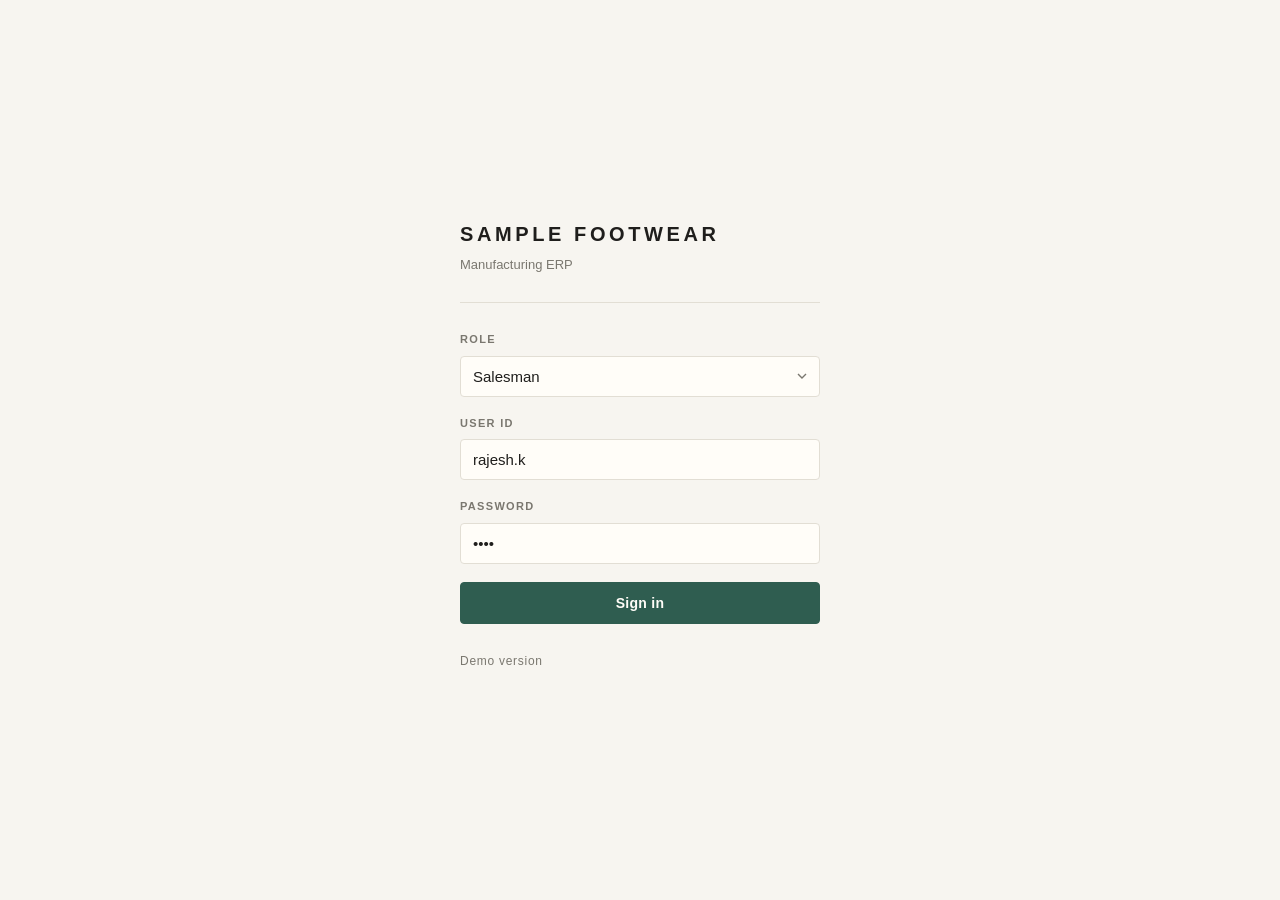
==== index.html @ c1580c46 "new change" ====
<!DOCTYPE html>
<html lang="en">
<head>
<meta charset="UTF-8">
<meta name="viewport" content="width=device-width, initial-scale=1">
<title>Sample Footwear — Sign in</title>
<link rel="icon" href="data:image/svg+xml,%3Csvg%20xmlns%3D%22http%3A%2F%2Fwww.w3.org%2F2000%2Fsvg%22%20viewBox%3D%220%200%2032%2032%22%3E%3Crect%20width%3D%2232%22%20height%3D%2232%22%20rx%3D%226%22%20fill%3D%22%232F5D50%22%2F%3E%3Ctext%20x%3D%2216%22%20y%3D%2222%22%20font-family%3D%22Helvetica%2CArial%2Csans-serif%22%20font-size%3D%2214%22%20font-weight%3D%22bold%22%20fill%3D%22%23FFFDF8%22%20text-anchor%3D%22middle%22%3ESF%3C%2Ftext%3E%3C%2Fsvg%3E">
<link rel="stylesheet" href="css/style.css">
</head>
<body>

<div class="login-wrap">
  <div class="login-card">

    <h1 class="brand">Sample Footwear</h1>
    <p class="brand-sub">Manufacturing ERP</p>

    <hr class="login-rule">

    <form id="loginForm" novalidate>
      <div class="field">
        <label class="label" for="role">Role</label>
        <select id="role">
          <option>Super Admin</option>
          <option>Office</option>
          <option selected>Salesman</option>
          <option>Production</option>
          <option>Godown</option>
          <option>HR</option>
          <option>Accounts</option>
        </select>
      </div>

      <div class="field">
        <label class="label" for="userid">User ID</label>
        <input type="text" id="userid" autocomplete="off" value="rajesh.k">
      </div>

      <div class="field">
        <label class="label" for="password">Password</label>
        <input type="password" id="password" autocomplete="off" value="demo">
      </div>

      <button type="submit" class="btn btn-block">Sign in</button>
    </form>

    <p class="login-foot">Demo version</p>

  </div>
</div>

<script>
  document.getElementById('loginForm').addEventListener('submit', function (e) {
    e.preventDefault();
    window.location.href = 'order.html';
  });
</script>

</body>
</html>
---- css/style.css ----
/* ============================================================
   SAMPLE FOOTWEAR ERP — stylesheet
   Minimal, warm, off-white. Hairline rules, no shadows.
   ============================================================ */

:root {
  --bg: #F7F5F0;
  --surface: #FFFDF8;
  --text: #1F1E1C;
  --muted: #7A776F;
  --border: #E2DED4;
  --accent: #2F5D50;
  --accent-soft: #EDF1EF;
  --warning: #B4552D;
  --warning-soft: #F7EDE7;

  --radius: 4px;
  --font: "Inter", -apple-system, BlinkMacSystemFont, "Segoe UI", Roboto,
    "Helvetica Neue", Arial, sans-serif;
}

* {
  box-sizing: border-box;
}

/* keep the hidden attribute authoritative over any display: rule below */
[hidden] {
  display: none !important;
}

html {
  -webkit-text-size-adjust: 100%;
}

body {
  margin: 0;
  background: var(--bg);
  color: var(--text);
  font-family: var(--font);
  font-size: 15px;
  line-height: 1.5;
  -webkit-font-smoothing: antialiased;
}

/* ---------- shared type ---------- */

.label {
  display: block;
  font-size: 11px;
  font-weight: 600;
  letter-spacing: 0.12em;
  text-transform: uppercase;
  color: var(--muted);
  margin-bottom: 8px;
}

.num {
  font-variant-numeric: tabular-nums;
  font-feature-settings: "tnum" 1;
}

.warn {
  color: var(--warning);
}

.accent {
  color: var(--accent);
}

.muted {
  color: var(--muted);
}

/* ---------- form controls ---------- */

input[type="text"],
input[type="password"],
input[type="number"],
select {
  width: 100%;
  padding: 11px 12px;
  font-family: inherit;
  font-size: 15px;
  color: var(--text);
  background: var(--surface);
  border: 1px solid var(--border);
  border-radius: var(--radius);
  outline: none;
  appearance: none;
  -webkit-appearance: none;
}

input:focus,
select:focus {
  border-color: var(--accent);
}

select {
  background-image: url("data:image/svg+xml,%3Csvg xmlns='http://www.w3.org/2000/svg' width='10' height='6' viewBox='0 0 10 6'%3E%3Cpath d='M1 1l4 4 4-4' fill='none' stroke='%237A776F' stroke-width='1.4'/%3E%3C/svg%3E");
  background-repeat: no-repeat;
  background-position: right 12px center;
  padding-right: 32px;
}

button {
  font-family: inherit;
  font-size: 14px;
  cursor: pointer;
  border-radius: var(--radius);
}

.btn {
  display: inline-block;
  padding: 12px 22px;
  font-weight: 600;
  letter-spacing: 0.02em;
  background: var(--accent);
  color: #FFFDF8;
  border: 1px solid var(--accent);
}

.btn:hover {
  background: #274E43;
}

.btn:disabled {
  background: transparent;
  color: var(--muted);
  border-color: var(--border);
  cursor: not-allowed;
}

.btn-ghost {
  background: transparent;
  color: var(--text);
  border: 1px solid var(--border);
  padding: 12px 22px;
  font-weight: 600;
}

.btn-ghost:hover {
  border-color: var(--accent);
  color: var(--accent);
}

.btn-block {
  width: 100%;
}

/* ============================================================
   LOGIN
   ============================================================ */

.login-wrap {
  min-height: 100vh;
  min-height: 100dvh;
  display: flex;
  align-items: center;
  justify-content: center;
  padding: 32px 20px;
}

.login-card {
  width: 100%;
  max-width: 360px;
}

.brand {
  font-size: 20px;
  font-weight: 700;
  letter-spacing: 0.18em;
  text-transform: uppercase;
  margin: 0;
}

.brand-sub {
  font-size: 13px;
  color: var(--muted);
  margin: 6px 0 0;
}

.login-rule {
  height: 1px;
  background: var(--border);
  border: 0;
  margin: 28px 0;
}

.field {
  margin-bottom: 18px;
}

.login-foot {
  margin-top: 28px;
  font-size: 12px;
  color: var(--muted);
  letter-spacing: 0.06em;
}

/* ============================================================
   APP SHELL
   ============================================================ */

.topbar {
  border-bottom: 1px solid var(--border);
  background: var(--surface);
}

.topbar-inner {
  max-width: 1060px;
  margin: 0 auto;
  padding: 16px 24px;
  display: flex;
  align-items: baseline;
  justify-content: space-between;
  gap: 16px;
}

.topbar-user {
  font-size: 15px;
  font-weight: 600;
}

.topbar-user span {
  color: var(--muted);
  font-weight: 400;
}

.topbar-date {
  font-size: 13px;
  color: var(--muted);
}

.tabs {
  max-width: 1060px;
  margin: 0 auto;
  padding: 0 24px;
  display: flex;
  gap: 28px;
  overflow-x: auto;
  scrollbar-width: none;
}

.tabs::-webkit-scrollbar {
  display: none;
}

.tabs-wrap {
  border-bottom: 1px solid var(--border);
  background: var(--surface);
}

.tab {
  background: none;
  border: 0;
  border-bottom: 2px solid transparent;
  padding: 12px 0 10px;
  margin-bottom: -1px;
  font-size: 13px;
  font-weight: 600;
  letter-spacing: 0.06em;
  text-transform: uppercase;
  color: var(--muted);
  white-space: nowrap;
  border-radius: 0;
}

.tab:hover {
  color: var(--text);
}

.tab.is-active {
  color: var(--accent);
  border-bottom-color: var(--accent);
}

main {
  max-width: 1060px;
  margin: 0 auto;
  padding: 32px 24px 80px;
}

.panel[hidden] {
  display: none;
}

/* ---------- sections ---------- */

.section {
  padding: 28px 0;
  border-top: 1px solid var(--border);
}

.section:first-child {
  border-top: 0;
  padding-top: 0;
}

.section-head {
  display: flex;
  align-items: baseline;
  justify-content: space-between;
  gap: 12px;
  margin-bottom: 18px;
}

.section-title {
  font-size: 11px;
  font-weight: 600;
  letter-spacing: 0.12em;
  text-transform: uppercase;
  color: var(--muted);
  margin: 0;
}

.step {
  display: inline-block;
  min-width: 18px;
  margin-right: 8px;
  color: var(--border);
  font-weight: 700;
}

/* ---------- customer figures ---------- */

.figures {
  display: grid;
  grid-template-columns: repeat(3, 1fr);
  gap: 1px;
  background: var(--border);
  border: 1px solid var(--border);
  border-radius: var(--radius);
  margin-top: 18px;
  overflow: hidden;
}

.figure {
  background: var(--surface);
  padding: 16px 18px;
}

.figure .label {
  margin-bottom: 6px;
}

.figure-value {
  font-size: 24px;
  font-weight: 700;
  letter-spacing: -0.01em;
  line-height: 1.2;
}

.figure-note {
  font-size: 12px;
  color: var(--muted);
  margin-top: 2px;
}

/* ---------- two-column grid ---------- */

.grid-2 {
  display: grid;
  grid-template-columns: 1fr 1fr;
  gap: 20px;
}

/* ---------- ratio builder ---------- */

.presets {
  display: flex;
  flex-wrap: wrap;
  gap: 8px;
  margin-bottom: 22px;
}

.preset {
  background: var(--surface);
  border: 1px solid var(--border);
  padding: 8px 14px;
  text-align: left;
  line-height: 1.35;
  color: var(--text);
}

.preset:hover {
  border-color: var(--accent);
}

.preset.is-active {
  border-color: var(--accent);
  background: var(--accent-soft);
}

.preset strong {
  display: block;
  font-size: 13px;
  font-weight: 600;
}

.preset em {
  display: block;
  font-style: normal;
  font-size: 12px;
  color: var(--muted);
  font-variant-numeric: tabular-nums;
}

.preset.is-active em {
  color: var(--accent);
}

.ratio {
  display: grid;
  grid-template-columns: repeat(5, 1fr);
  gap: 1px;
  background: var(--border);
  border: 1px solid var(--border);
  border-radius: var(--radius);
  overflow: hidden;
}

.ratio-col {
  background: var(--surface);
  padding: 16px 12px;
  text-align: center;
}

.ratio-size {
  font-size: 12px;
  font-weight: 600;
  letter-spacing: 0.08em;
  color: var(--muted);
  margin-bottom: 12px;
  font-variant-numeric: tabular-nums;
}

.stepper {
  display: flex;
  align-items: center;
  justify-content: center;
  gap: 6px;
}

.step-btn {
  width: 30px;
  height: 30px;
  flex: 0 0 30px;
  background: transparent;
  border: 1px solid var(--border);
  color: var(--text);
  font-size: 16px;
  line-height: 1;
  padding: 0;
}

.step-btn:hover {
  border-color: var(--accent);
  color: var(--accent);
}

.ratio-input {
  width: 52px;
  padding: 6px 4px;
  text-align: center;
  font-size: 20px;
  font-weight: 700;
  border: 0;
  background: transparent;
  font-variant-numeric: tabular-nums;
}

.ratio-input::-webkit-outer-spin-button,
.ratio-input::-webkit-inner-spin-button {
  -webkit-appearance: none;
  margin: 0;
}

.ratio-input[type="number"] {
  -moz-appearance: textfield;
}

.ratio-stock {
  font-size: 11px;
  letter-spacing: 0.04em;
  color: var(--muted);
  margin-top: 12px;
}

.counter {
  margin-top: 20px;
  font-size: 22px;
  font-weight: 700;
  letter-spacing: -0.01em;
  font-variant-numeric: tabular-nums;
}

.counter small {
  display: block;
  font-size: 12px;
  font-weight: 500;
  letter-spacing: 0.06em;
  text-transform: uppercase;
  color: var(--muted);
  margin-top: 4px;
}

/* ---------- calculation panel ---------- */

.calc {
  border: 1px solid var(--border);
  border-radius: var(--radius);
  background: var(--surface);
  padding: 22px;
}

.calc-total {
  display: flex;
  align-items: baseline;
  gap: 12px;
  flex-wrap: wrap;
  padding-bottom: 20px;
  margin-bottom: 20px;
  border-bottom: 1px solid var(--border);
}

.calc-total-value {
  font-size: 38px;
  font-weight: 700;
  letter-spacing: -0.02em;
  line-height: 1;
  color: var(--accent);
  font-variant-numeric: tabular-nums;
}

.calc-total-label {
  font-size: 12px;
  font-weight: 600;
  letter-spacing: 0.12em;
  text-transform: uppercase;
  color: var(--muted);
}

.calc-total-formula {
  font-size: 13px;
  color: var(--muted);
  margin-left: auto;
  font-variant-numeric: tabular-nums;
}

/* ---------- tables ---------- */

.table-scroll {
  overflow-x: auto;
  -webkit-overflow-scrolling: touch;
}

table {
  width: 100%;
  border-collapse: collapse;
  font-variant-numeric: tabular-nums;
}

th {
  font-size: 11px;
  font-weight: 600;
  letter-spacing: 0.1em;
  text-transform: uppercase;
  color: var(--muted);
  text-align: right;
  padding: 0 12px 10px 0;
  border-bottom: 1px solid var(--border);
  white-space: nowrap;
}

th:first-child,
td:first-child {
  text-align: left;
  padding-left: 0;
}

th:last-child,
td:last-child {
  padding-right: 0;
}

td {
  text-align: right;
  padding: 12px 12px 12px 0;
  border-bottom: 1px solid var(--border);
  white-space: nowrap;
}

tbody tr:last-child td {
  border-bottom: 0;
}

.t-row-label {
  font-size: 11px;
  font-weight: 600;
  letter-spacing: 0.1em;
  text-transform: uppercase;
  color: var(--muted);
}

.t-strong {
  font-size: 17px;
  font-weight: 700;
}

.t-lg {
  font-size: 20px;
  font-weight: 700;
}

.t-name {
  font-weight: 600;
}

.t-sub {
  display: block;
  font-size: 12px;
  font-weight: 400;
  color: var(--muted);
}

.t-total-row td {
  border-top: 1px solid var(--border);
  border-bottom: 0;
  padding-top: 14px;
}

.stock-tag {
  font-size: 11px;
  letter-spacing: 0.04em;
  color: var(--muted);
}

/* ---------- order lines ---------- */

.linkbtn {
  background: none;
  border: 0;
  padding: 0;
  font-size: 13px;
  color: var(--muted);
  text-decoration: underline;
  text-underline-offset: 3px;
}

.linkbtn:hover {
  color: var(--warning);
}

.ratio-chip {
  font-size: 13px;
  color: var(--muted);
  font-variant-numeric: tabular-nums;
}

.empty {
  padding: 22px 0;
  color: var(--muted);
  font-size: 14px;
  border-top: 1px solid var(--border);
  border-bottom: 1px solid var(--border);
}

.order-foot {
  display: flex;
  align-items: baseline;
  justify-content: flex-end;
  gap: 28px;
  padding-top: 20px;
  flex-wrap: wrap;
}

.foot-fig .label {
  margin-bottom: 4px;
  text-align: right;
}

.foot-fig-value {
  font-size: 26px;
  font-weight: 700;
  letter-spacing: -0.01em;
  text-align: right;
  font-variant-numeric: tabular-nums;
}

.submit-row {
  display: flex;
  align-items: center;
  gap: 20px;
  flex-wrap: wrap;
  padding-top: 28px;
  border-top: 1px solid var(--border);
  margin-top: 28px;
}

.confirm {
  font-size: 14px;
  color: var(--accent);
  background: var(--accent-soft);
  border: 1px solid #D4DEDA;
  border-radius: var(--radius);
  padding: 12px 16px;
  flex: 1 1 260px;
}

.confirm[hidden] {
  display: none;
}

.hint {
  font-size: 13px;
  color: var(--muted);
}

/* ============================================================
   RESPONSIVE
   ============================================================ */

@media (max-width: 720px) {
  main {
    padding: 24px 18px 64px;
  }

  .topbar-inner {
    padding: 14px 18px;
    flex-direction: column;
    align-items: flex-start;
    gap: 2px;
  }

  .tabs {
    padding: 0 18px;
    gap: 16px;
  }

  .tab {
    font-size: 12px;
    letter-spacing: 0.04em;
  }

  .grid-2 {
    grid-template-columns: 1fr;
    gap: 18px;
  }

  .figures {
    grid-template-columns: 1fr;
  }

  .figure {
    display: flex;
    flex-wrap: wrap;
    align-items: baseline;
    justify-content: space-between;
    gap: 4px 12px;
    padding: 14px 16px;
  }

  .figure .label {
    margin-bottom: 0;
  }

  .figure-value {
    font-size: 20px;
  }

  /* keep the note on its own line instead of crowding the figure */
  .figure-note {
    flex-basis: 100%;
    text-align: right;
    margin-top: 0;
  }

  .ratio {
    grid-template-columns: 1fr;
  }

  .ratio-col {
    display: grid;
    grid-template-columns: 1fr auto;
    align-items: center;
    gap: 8px 12px;
    padding: 12px 14px;
    text-align: left;
  }

  .ratio-size {
    margin-bottom: 0;
  }

  .stepper {
    justify-content: flex-end;
  }

  .ratio-stock {
    margin-top: 0;
    grid-column: 1 / -1;
  }

  .presets {
    gap: 6px;
  }

  .preset {
    flex: 1 1 calc(50% - 3px);
  }

  .calc {
    padding: 18px 16px;
  }

  .calc-total-value {
    font-size: 32px;
  }

  .calc-total-formula {
    margin-left: 0;
    flex-basis: 100%;
  }

  .order-foot {
    justify-content: space-between;
  }

  .submit-row .btn {
    width: 100%;
  }
}
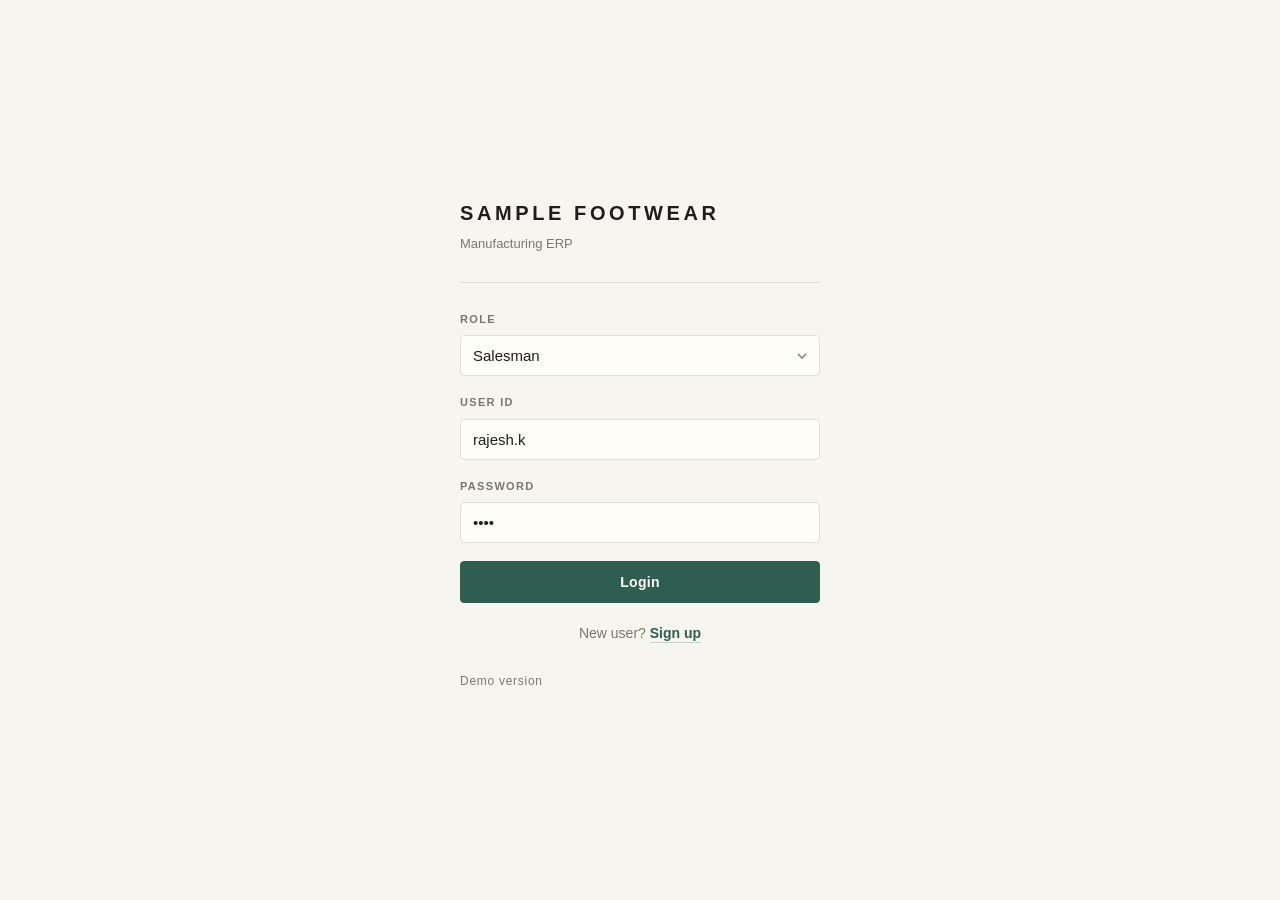
==== commit 9a955b4e: "animation added" ====
--- a/index.html
+++ b/index.html
@@ -41,8 +41,12 @@
         <input type="password" id="password" autocomplete="off" value="demo">
       </div>
 
-      <button type="submit" class="btn btn-block">Sign in</button>
+      <button type="submit" class="btn btn-block">Login</button>
     </form>
+
+    <p class="login-alt">
+      New user? <a href="#" id="signupLink">Sign up</a>
+    </p>
 
     <p class="login-foot">Demo version</p>
 
@@ -54,6 +58,11 @@
     e.preventDefault();
     window.location.href = 'order.html';
   });
+
+  // Dummy link for the demo — sign-up is not part of the prototype.
+  document.getElementById('signupLink').addEventListener('click', function (e) {
+    e.preventDefault();
+  });
 </script>
 
 </body>
--- a/css/style.css
+++ b/css/style.css
@@ -190,6 +190,25 @@
   margin-bottom: 18px;
 }
 
+.login-alt {
+  margin: 20px 0 0;
+  font-size: 14px;
+  color: var(--muted);
+  text-align: center;
+}
+
+.login-alt a {
+  color: var(--accent);
+  font-weight: 600;
+  text-decoration: none;
+  border-bottom: 1px solid #C3D2CC;
+  padding-bottom: 1px;
+}
+
+.login-alt a:hover {
+  border-bottom-color: var(--accent);
+}
+
 .login-foot {
   margin-top: 28px;
   font-size: 12px;
@@ -717,6 +736,150 @@
 }
 
 /* ============================================================
+   ORDER PLACED — animated confirmation
+   ============================================================ */
+
+.success-overlay {
+  position: fixed;
+  inset: 0;
+  z-index: 60;
+  display: flex;
+  align-items: center;
+  justify-content: center;
+  padding: 32px 24px;
+  background: var(--bg);
+  animation: overlayIn 0.18s ease-out both;
+}
+
+.success-card {
+  width: 100%;
+  max-width: 320px;
+  text-align: center;
+}
+
+.success-mark {
+  display: block;
+  width: 104px;
+  height: 104px;
+  margin: 0 auto 24px;
+  overflow: visible;
+}
+
+/* soft ring that expands outward once, like a ripple */
+.success-ring {
+  fill: none;
+  stroke: var(--accent);
+  stroke-width: 2;
+  transform-origin: 60px 60px;
+  animation: ringOut 0.9s cubic-bezier(0.22, 0.61, 0.36, 1) 0.1s both;
+}
+
+.success-disc {
+  fill: var(--accent);
+  transform-origin: 60px 60px;
+  animation: discPop 0.45s cubic-bezier(0.2, 0.9, 0.3, 1.3) both;
+}
+
+.success-tick {
+  fill: none;
+  stroke: #FFFDF8;
+  stroke-width: 9;
+  stroke-linecap: round;
+  stroke-linejoin: round;
+  stroke-dasharray: 70;
+  stroke-dashoffset: 70;
+  animation: tickDraw 0.36s cubic-bezier(0.65, 0, 0.35, 1) 0.28s both;
+}
+
+.success-title {
+  font-size: 22px;
+  font-weight: 700;
+  letter-spacing: -0.01em;
+  margin: 0;
+  animation: riseIn 0.4s ease-out 0.46s both;
+}
+
+.success-sub {
+  font-size: 14px;
+  color: var(--muted);
+  margin: 6px 0 0;
+  animation: riseIn 0.4s ease-out 0.53s both;
+}
+
+.success-order {
+  font-size: 30px;
+  font-weight: 700;
+  letter-spacing: -0.01em;
+  color: var(--accent);
+  font-variant-numeric: tabular-nums;
+  margin-top: 20px;
+  padding-top: 20px;
+  border-top: 1px solid var(--border);
+  animation: riseIn 0.4s ease-out 0.6s both;
+}
+
+.success-meta {
+  font-size: 13px;
+  color: var(--muted);
+  margin-top: 6px;
+  font-variant-numeric: tabular-nums;
+  animation: riseIn 0.4s ease-out 0.66s both;
+}
+
+.success-done {
+  margin-top: 28px;
+  min-width: 140px;
+  animation: riseIn 0.4s ease-out 0.74s both;
+}
+
+@keyframes overlayIn {
+  from { opacity: 0; }
+  to   { opacity: 1; }
+}
+
+@keyframes discPop {
+  0%   { transform: scale(0.2); opacity: 0; }
+  55%  { opacity: 1; }
+  100% { transform: scale(1); opacity: 1; }
+}
+
+@keyframes tickDraw {
+  to { stroke-dashoffset: 0; }
+}
+
+@keyframes ringOut {
+  0%   { transform: scale(0.5); opacity: 0.55; }
+  100% { transform: scale(1.45); opacity: 0; }
+}
+
+@keyframes riseIn {
+  from { opacity: 0; transform: translateY(8px); }
+  to   { opacity: 1; transform: none; }
+}
+
+/* respect a reduced-motion preference: show the end state, no movement */
+@media (prefers-reduced-motion: reduce) {
+  .success-overlay,
+  .success-disc,
+  .success-tick,
+  .success-title,
+  .success-sub,
+  .success-order,
+  .success-meta,
+  .success-done {
+    animation: none;
+  }
+
+  .success-ring {
+    display: none;
+  }
+
+  .success-tick {
+    stroke-dashoffset: 0;
+  }
+}
+
+/* ============================================================
    RESPONSIVE
    ============================================================ */
 
@@ -829,4 +992,14 @@
   .submit-row .btn {
     width: 100%;
   }
-}
+
+  .success-mark {
+    width: 88px;
+    height: 88px;
+    margin-bottom: 20px;
+  }
+
+  .success-order {
+    font-size: 26px;
+  }
+}
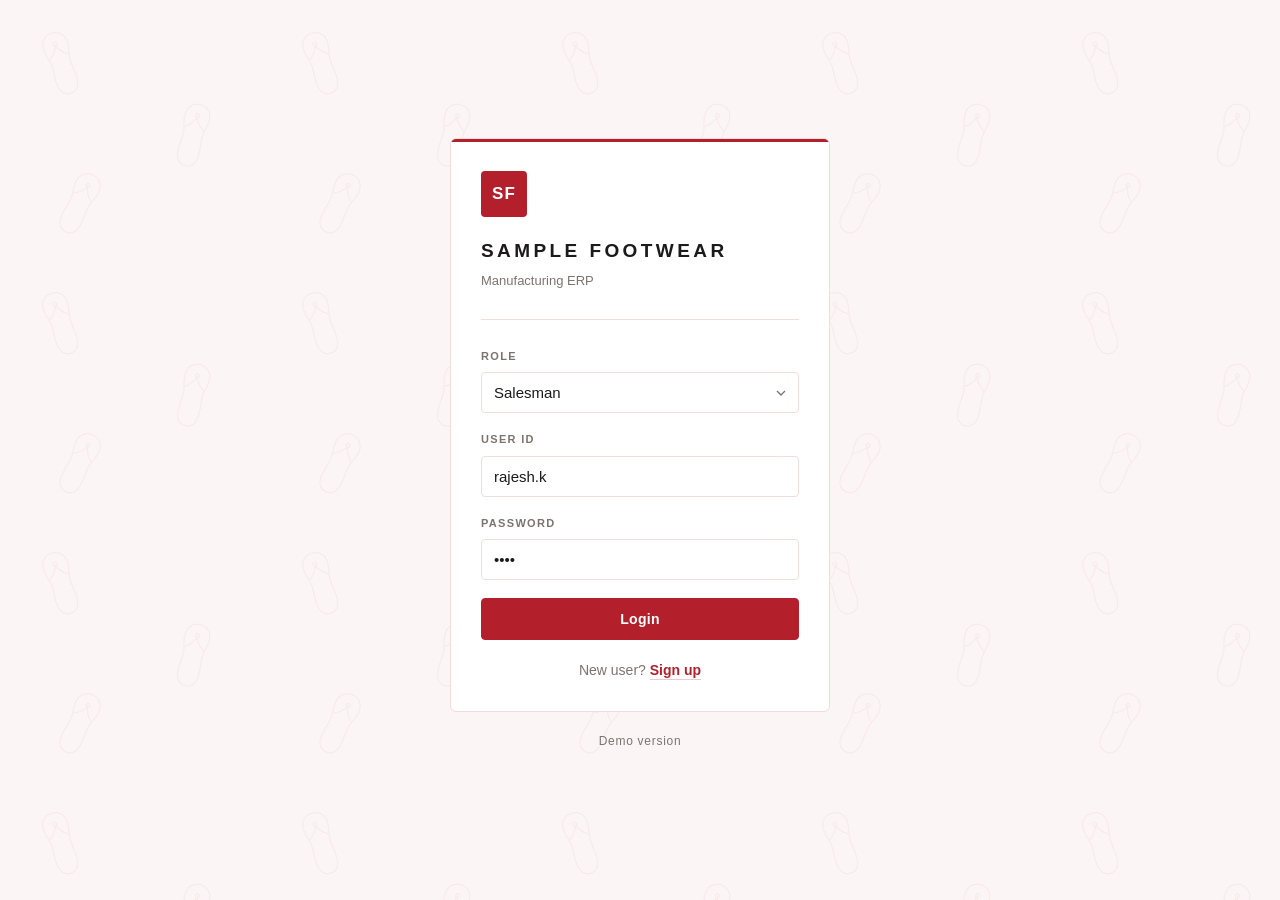
==== commit 80469c84: "new changes" ====
--- a/index.html
+++ b/index.html
@@ -4,14 +4,16 @@
 <meta charset="UTF-8">
 <meta name="viewport" content="width=device-width, initial-scale=1">
 <title>Sample Footwear — Sign in</title>
-<link rel="icon" href="data:image/svg+xml,%3Csvg%20xmlns%3D%22http%3A%2F%2Fwww.w3.org%2F2000%2Fsvg%22%20viewBox%3D%220%200%2032%2032%22%3E%3Crect%20width%3D%2232%22%20height%3D%2232%22%20rx%3D%226%22%20fill%3D%22%232F5D50%22%2F%3E%3Ctext%20x%3D%2216%22%20y%3D%2222%22%20font-family%3D%22Helvetica%2CArial%2Csans-serif%22%20font-size%3D%2214%22%20font-weight%3D%22bold%22%20fill%3D%22%23FFFDF8%22%20text-anchor%3D%22middle%22%3ESF%3C%2Ftext%3E%3C%2Fsvg%3E">
+<link rel="icon" href="data:image/svg+xml,%3Csvg%20xmlns%3D%22http%3A%2F%2Fwww.w3.org%2F2000%2Fsvg%22%20viewBox%3D%220%200%2032%2032%22%3E%3Crect%20width%3D%2232%22%20height%3D%2232%22%20rx%3D%226%22%20fill%3D%22%23B3202C%22%2F%3E%3Ctext%20x%3D%2216%22%20y%3D%2222%22%20font-family%3D%22Helvetica%2CArial%2Csans-serif%22%20font-size%3D%2214%22%20font-weight%3D%22bold%22%20fill%3D%22%23FFFFFF%22%20text-anchor%3D%22middle%22%3ESF%3C%2Ftext%3E%3C%2Fsvg%3E">
 <link rel="stylesheet" href="css/style.css">
 </head>
 <body>
 
 <div class="login-wrap">
   <div class="login-card">
+    <div class="login-panel">
 
+    <span class="brandmark-badge brandmark-badge-lg">SF</span>
     <h1 class="brand">Sample Footwear</h1>
     <p class="brand-sub">Manufacturing ERP</p>
 
@@ -48,6 +50,8 @@
       New user? <a href="#" id="signupLink">Sign up</a>
     </p>
 
+    </div>
+
     <p class="login-foot">Demo version</p>
 
   </div>
--- a/css/style.css
+++ b/css/style.css
@@ -4,19 +4,33 @@
    ============================================================ */
 
 :root {
-  --bg: #F7F5F0;
-  --surface: #FFFDF8;
-  --text: #1F1E1C;
-  --muted: #7A776F;
-  --border: #E2DED4;
-  --accent: #2F5D50;
-  --accent-soft: #EDF1EF;
-  --warning: #B4552D;
-  --warning-soft: #F7EDE7;
+  --bg: #FBF6F5;
+  --surface: #FFFFFF;
+  --text: #1C1A1A;
+  --muted: #7C7370;
+  --border: #EEDFDD;
+
+  --accent: #B3202C;        /* brand red — buttons, active states, key numbers */
+  --accent-dark: #8E1922;   /* pressed / hover */
+  --accent-soft: #FCEFEF;
+  --accent-line: #EBC9CC;
+  --on-accent: #FFFFFF;
+
+  --warning: #B4741A;       /* amber — low stock, overdue. kept distinct from brand red */
+  --warning-soft: #FBF2E4;
+
+  --success: #B3202C;       /* confirmed / ready — brand red, per the house style */
+
+  /* product colours, used by the chappal illustrations */
+  --pc-black: #262322;
+  --pc-brown: #6B4429;
+  --pc-blue: #2B4C7E;
 
   --radius: 4px;
   --font: "Inter", -apple-system, BlinkMacSystemFont, "Segoe UI", Roboto,
     "Helvetica Neue", Arial, sans-serif;
+
+  --ease: cubic-bezier(0.22, 0.61, 0.36, 1);
 }
 
 * {
@@ -57,18 +71,6 @@
 .num {
   font-variant-numeric: tabular-nums;
   font-feature-settings: "tnum" 1;
-}
-
-.warn {
-  color: var(--warning);
-}
-
-.accent {
-  color: var(--accent);
-}
-
-.muted {
-  color: var(--muted);
 }
 
 /* ---------- form controls ---------- */
@@ -115,12 +117,12 @@
   font-weight: 600;
   letter-spacing: 0.02em;
   background: var(--accent);
-  color: #FFFDF8;
+  color: var(--on-accent);
   border: 1px solid var(--accent);
 }
 
 .btn:hover {
-  background: #274E43;
+  background: var(--accent-dark);
 }
 
 .btn:disabled {
@@ -152,6 +154,9 @@
    ============================================================ */
 
 .login-wrap {
+  background-image: url("data:image/svg+xml,%3Csvg%20xmlns%3D%22http%3A%2F%2Fwww.w3.org%2F2000%2Fsvg%22%20width%3D%22260%22%20height%3D%22260%22%20viewBox%3D%220%200%20260%20260%22%3E%3Cg%20fill%3D%22none%22%20stroke%3D%22%23B3202C%22%20stroke-width%3D%223%22%20opacity%3D%220.05%22%20stroke-linecap%3D%22round%22%3E%3Cg%20transform%3D%22translate%2862%2066%29%20rotate%28-18%29%20scale%280.42%29%20translate%28-50%20-94%29%22%3E%3Cpath%20d%3D%22M50%2012c17%200%2030%2012%2030%2032%200%2016-6%2026-7%2040-1%2016%205%2038%201%2056-3%2014-12%2022-24%2022s-21-8-24-22c-4-18%202-40%201-56-1-14-7-24-7-40%200-20%2013-32%2030-32Z%22%2F%3E%3Cpath%20d%3D%22M50%2044C45%2055%2038%2064%2027%2071%22%2F%3E%3Cpath%20d%3D%22M50%2044c5%2011%2012%2020%2023%2027%22%2F%3E%3Ccircle%20cx%3D%2250%22%20cy%3D%2239%22%20r%3D%224.5%22%2F%3E%3C%2Fg%3E%3Cg%20transform%3D%22translate%28192%20138%29%20rotate%2814%29%20scale%280.42%29%20translate%28-50%20-94%29%22%3E%3Cpath%20d%3D%22M50%2012c17%200%2030%2012%2030%2032%200%2016-6%2026-7%2040-1%2016%205%2038%201%2056-3%2014-12%2022-24%2022s-21-8-24-22c-4-18%202-40%201-56-1-14-7-24-7-40%200-20%2013-32%2030-32Z%22%2F%3E%3Cpath%20d%3D%22M50%2044C45%2055%2038%2064%2027%2071%22%2F%3E%3Cpath%20d%3D%22M50%2044c5%2011%2012%2020%2023%2027%22%2F%3E%3Ccircle%20cx%3D%2250%22%20cy%3D%2239%22%20r%3D%224.5%22%2F%3E%3C%2Fg%3E%3Cg%20transform%3D%22translate%2878%20206%29%20rotate%2826%29%20scale%280.42%29%20translate%28-50%20-94%29%22%3E%3Cpath%20d%3D%22M50%2012c17%200%2030%2012%2030%2032%200%2016-6%2026-7%2040-1%2016%205%2038%201%2056-3%2014-12%2022-24%2022s-21-8-24-22c-4-18%202-40%201-56-1-14-7-24-7-40%200-20%2013-32%2030-32Z%22%2F%3E%3Cpath%20d%3D%22M50%2044C45%2055%2038%2064%2027%2071%22%2F%3E%3Cpath%20d%3D%22M50%2044c5%2011%2012%2020%2023%2027%22%2F%3E%3Ccircle%20cx%3D%2250%22%20cy%3D%2239%22%20r%3D%224.5%22%2F%3E%3C%2Fg%3E%3C%2Fg%3E%3C%2Fsvg%3E");
+  background-size: 260px 260px;
+  background-repeat: repeat;
   min-height: 100vh;
   min-height: 100dvh;
   display: flex;
@@ -162,11 +167,33 @@
 
 .login-card {
   width: 100%;
-  max-width: 360px;
-}
+  max-width: 380px;
+}
+
+.login-panel {
+  background: var(--surface);
+  border: 1px solid var(--border);
+  border-radius: 6px;
+  padding: 32px 30px 30px;
+}
+
+/* a red rule across the top edge of the panel */
+.login-panel {
+  position: relative;
+  overflow: hidden;
+}
+
+.login-panel::before {
+  content: "";
+  position: absolute;
+  inset: 0 0 auto 0;
+  height: 3px;
+  background: var(--accent);
+}
+
 
 .brand {
-  font-size: 20px;
+  font-size: 19px;
   font-weight: 700;
   letter-spacing: 0.18em;
   text-transform: uppercase;
@@ -201,7 +228,7 @@
   color: var(--accent);
   font-weight: 600;
   text-decoration: none;
-  border-bottom: 1px solid #C3D2CC;
+  border-bottom: 1px solid var(--accent-line);
   padding-bottom: 1px;
 }
 
@@ -210,7 +237,8 @@
 }
 
 .login-foot {
-  margin-top: 28px;
+  margin-top: 20px;
+  text-align: center;
   font-size: 12px;
   color: var(--muted);
   letter-spacing: 0.06em;
@@ -221,33 +249,114 @@
    ============================================================ */
 
 .topbar {
-  border-bottom: 1px solid var(--border);
-  background: var(--surface);
+  background: var(--accent);
+  color: #FFFFFF;
 }
 
 .topbar-inner {
   max-width: 1060px;
   margin: 0 auto;
-  padding: 16px 24px;
-  display: flex;
-  align-items: baseline;
+  padding: 14px 24px;
+  display: flex;
+  align-items: center;
   justify-content: space-between;
   gap: 16px;
 }
 
-.topbar-user {
+.brandmark {
+  display: flex;
+  align-items: center;
+  gap: 12px;
+  min-width: 0;
+}
+
+.brandmark-badge {
+  flex: 0 0 auto;
+  display: inline-flex;
+  align-items: center;
+  justify-content: center;
+  width: 32px;
+  height: 32px;
+  border-radius: var(--radius);
+  background: #FFFFFF;
+  color: var(--accent);
+  font-size: 13px;
+  font-weight: 800;
+  letter-spacing: 0.06em;
+}
+
+.brandmark-text {
+  display: flex;
+  flex-direction: column;
+  min-width: 0;
+}
+
+.brandmark-name {
   font-size: 15px;
-  font-weight: 600;
-}
-
-.topbar-user span {
-  color: var(--muted);
-  font-weight: 400;
+  font-weight: 700;
+  letter-spacing: 0.1em;
+  text-transform: uppercase;
+  line-height: 1.2;
+  white-space: nowrap;
+}
+
+.brandmark-role {
+  font-size: 12px;
+  color: rgba(255, 255, 255, 0.78);
+  line-height: 1.3;
+  white-space: nowrap;
+}
+
+/* large variant, on a light panel: inverted from the top-bar badge.
+   Must come after .brandmark-badge — equal specificity, source order wins. */
+.brandmark-badge-lg {
+  width: 46px;
+  height: 46px;
+  font-size: 17px;
+  background: var(--accent);
+  color: #FFFFFF;
+  margin-bottom: 20px;
+}
+
+.topbar-right {
+  display: flex;
+  align-items: center;
+  gap: 14px;
 }
 
 .topbar-date {
   font-size: 13px;
-  color: var(--muted);
+  color: rgba(255, 255, 255, 0.8);
+  white-space: nowrap;
+}
+
+.sound-toggle {
+  display: inline-flex;
+  align-items: center;
+  justify-content: center;
+  width: 30px;
+  height: 30px;
+  padding: 0;
+  background: transparent;
+  border: 1px solid rgba(255, 255, 255, 0.35);
+  color: rgba(255, 255, 255, 0.75);
+}
+
+.sound-toggle:hover {
+  border-color: #FFFFFF;
+  color: #FFFFFF;
+}
+
+.sound-toggle.is-on {
+  color: var(--accent);
+  background: #FFFFFF;
+  border-color: #FFFFFF;
+}
+
+.sound-toggle svg {
+  width: 15px;
+  height: 15px;
+  display: block;
 }
 
 .tabs {
@@ -324,6 +433,8 @@
 }
 
 .section-title {
+  display: flex;
+  align-items: center;
   font-size: 11px;
   font-weight: 600;
   letter-spacing: 0.12em;
@@ -333,11 +444,19 @@
 }
 
 .step {
-  display: inline-block;
-  min-width: 18px;
-  margin-right: 8px;
-  color: var(--border);
-  font-weight: 700;
+  display: inline-flex;
+  align-items: center;
+  justify-content: center;
+  width: 20px;
+  height: 20px;
+  margin-right: 10px;
+  border-radius: 3px;
+  background: var(--accent);
+  color: #FFFFFF;
+  font-size: 10px;
+  font-weight: 800;
+  letter-spacing: 0;
+  vertical-align: middle;
 }
 
 /* ---------- customer figures ---------- */
@@ -381,6 +500,301 @@
   display: grid;
   grid-template-columns: 1fr 1fr;
   gap: 20px;
+}
+
+/* ---------- catalogue ---------- */
+
+.cats {
+  display: flex;
+  gap: 24px;
+  border-bottom: 1px solid var(--border);
+  margin-bottom: 22px;
+}
+
+.cat {
+  background: none;
+  border: 0;
+  border-bottom: 2px solid transparent;
+  margin-bottom: -1px;
+  padding: 0 0 10px;
+  font-size: 15px;
+  font-weight: 600;
+  letter-spacing: 0.04em;
+  color: var(--muted);
+  border-radius: 0;
+  transition: color 0.18s var(--ease), border-color 0.18s var(--ease);
+}
+
+.cat:hover { color: var(--text); }
+
+.cat.is-active {
+  color: var(--accent);
+  border-bottom-color: var(--accent);
+}
+
+/* separated cards, not a hairline grid: an unfilled last row would
+   otherwise leak the container background as an empty coloured cell */
+.cat-grid {
+  display: grid;
+  grid-template-columns: repeat(auto-fill, minmax(190px, 1fr));
+  gap: 12px;
+}
+
+.card {
+  display: flex;
+  flex-direction: column;
+  gap: 12px;
+  padding: 16px 14px;
+  background: var(--surface);
+  border: 1px solid var(--border);
+  border-radius: var(--radius);
+  text-align: left;
+  font-family: inherit;
+  color: var(--text);
+  transition: border-color 0.18s var(--ease), transform 0.18s var(--ease);
+  animation: riseIn 0.4s var(--ease) both;
+}
+
+.card:hover {
+  border-color: var(--accent);
+  transform: translateY(-2px);
+}
+
+.card:active { transform: translateY(0) scale(0.99); }
+
+.card-img {
+  display: flex;
+  align-items: center;
+  justify-content: center;
+  height: 110px;
+}
+
+.card-img .chappal {
+  height: 100%;
+  width: auto;
+  transition: transform 0.25s var(--ease);
+}
+
+.card:hover .chappal { transform: translateY(-3px) rotate(-3deg); }
+
+.card-body { display: block; }
+
+.card-top {
+  display: flex;
+  align-items: baseline;
+  justify-content: space-between;
+  gap: 8px;
+}
+
+.card-code {
+  font-size: 14px;
+  font-weight: 700;
+  letter-spacing: 0.03em;
+}
+
+.card-rate {
+  font-size: 15px;
+  font-weight: 700;
+  color: var(--accent);
+}
+
+.card-name {
+  display: block;
+  font-size: 12px;
+  color: var(--muted);
+  margin-top: 2px;
+}
+
+.card-dots {
+  display: flex;
+  gap: 6px;
+  margin-top: 10px;
+}
+
+.card-dot {
+  width: 13px;
+  height: 13px;
+  border-radius: 50%;
+  display: block;
+  box-shadow: inset 0 0 0 1px rgba(0, 0, 0, 0.15);
+  transition: transform 0.15s var(--ease);
+}
+
+.card-dot:hover { transform: scale(1.25); }
+
+/* ---------- selected product ---------- */
+
+.picked {
+  display: flex;
+  align-items: center;
+  gap: 22px;
+  padding: 18px;
+  background: var(--surface);
+  border: 1px solid var(--border);
+  border-left: 3px solid var(--accent);
+  border-radius: var(--radius);
+}
+
+.picked-img {
+  flex: 0 0 92px;
+  height: 132px;
+  display: flex;
+  align-items: center;
+  justify-content: center;
+}
+
+.picked-img .chappal { height: 100%; width: auto; overflow: visible; }
+
+.picked-img.is-swapping .chappal { animation: swapIn 0.42s var(--ease) both; }
+.picked-img.is-swapping .ch-strap { animation: strapIn 0.5s var(--ease) 0.08s both; }
+
+.picked-body { flex: 1 1 auto; min-width: 0; }
+
+.picked-code {
+  font-size: 18px;
+  font-weight: 700;
+  letter-spacing: 0.03em;
+}
+
+.picked-name {
+  font-size: 13px;
+  color: var(--muted);
+  margin-top: 2px;
+}
+
+.picked-rate {
+  display: flex;
+  align-items: baseline;
+  gap: 6px;
+  margin-top: 10px;
+}
+
+.picked-rate-value {
+  font-size: 24px;
+  font-weight: 700;
+  color: var(--accent);
+  letter-spacing: -0.01em;
+}
+
+.picked-rate-unit {
+  font-size: 12px;
+  color: var(--muted);
+  letter-spacing: 0.06em;
+  text-transform: uppercase;
+}
+
+.ch-shadow { fill: rgba(28, 26, 26, 0.09); }
+
+.swatches {
+  display: flex;
+  flex-wrap: wrap;
+  gap: 8px;
+  margin-top: 14px;
+}
+
+.swatch {
+  display: inline-flex;
+  align-items: center;
+  gap: 8px;
+  padding: 7px 12px 7px 8px;
+  font-size: 13px;
+  color: var(--muted);
+  background: var(--surface);
+  border: 1px solid var(--border);
+  transition: border-color 0.18s var(--ease), color 0.18s var(--ease),
+    transform 0.18s var(--ease);
+}
+
+.swatch span {
+  width: 14px;
+  height: 14px;
+  border-radius: 50%;
+  display: block;
+  box-shadow: inset 0 0 0 1px rgba(0, 0, 0, 0.12);
+}
+
+.swatch:hover { border-color: var(--accent-line); color: var(--text); }
+.swatch:active { transform: scale(0.96); }
+
+.swatch.is-on {
+  border-color: var(--accent);
+  color: var(--accent);
+  font-weight: 600;
+}
+
+@keyframes swapIn {
+  from { opacity: 0; transform: translateY(10px) scale(0.94) rotate(-3deg); }
+  to   { opacity: 1; transform: none; }
+}
+
+@keyframes strapIn {
+  from { stroke-dasharray: 60; stroke-dashoffset: 60; }
+  to   { stroke-dasharray: 60; stroke-dashoffset: 0; }
+}
+
+/* ---------- line value + credit ---------- */
+
+.calc-value {
+  display: flex;
+  align-items: baseline;
+  gap: 10px;
+  flex-wrap: wrap;
+  padding-bottom: 20px;
+  margin-bottom: 20px;
+  border-bottom: 1px solid var(--border);
+}
+
+.calc-value .label { margin-bottom: 0; }
+
+.calc-value-amount {
+  font-size: 22px;
+  font-weight: 700;
+  letter-spacing: -0.01em;
+}
+
+.calc-value-formula {
+  font-size: 13px;
+  color: var(--muted);
+  margin-left: auto;
+}
+
+.credit {
+  margin-top: 24px;
+  margin-left: auto;
+  max-width: 340px;
+  padding: 16px 18px;
+  background: var(--surface);
+  border: 1px solid var(--border);
+  border-left: 3px solid var(--accent);
+  border-radius: var(--radius);
+}
+
+.credit-row {
+  display: flex;
+  justify-content: space-between;
+  gap: 16px;
+  font-size: 13px;
+  color: var(--muted);
+  padding: 4px 0;
+}
+
+.credit-total {
+  margin-top: 8px;
+  padding-top: 10px;
+  border-top: 1px solid var(--border);
+  font-size: 15px;
+  font-weight: 700;
+  color: var(--text);
+}
+
+.credit-total .num { font-size: 17px; }
+
+.credit-flag {
+  margin: 12px 0 0;
+  padding-top: 12px;
+  border-top: 1px solid var(--border);
+  font-size: 13px;
+  color: var(--warning);
 }
 
 /* ---------- ratio builder ---------- */
@@ -526,10 +940,20 @@
 /* ---------- calculation panel ---------- */
 
 .calc {
+  position: relative;
+  overflow: hidden;
   border: 1px solid var(--border);
   border-radius: var(--radius);
   background: var(--surface);
   padding: 22px;
+}
+
+.calc::before {
+  content: "";
+  position: absolute;
+  inset: 0 0 auto 0;
+  height: 3px;
+  background: var(--accent);
 }
 
 .calc-total {
@@ -543,7 +967,7 @@
 }
 
 .calc-total-value {
-  font-size: 38px;
+  font-size: 42px;
   font-weight: 700;
   letter-spacing: -0.02em;
   line-height: 1;
@@ -580,7 +1004,7 @@
 }
 
 th {
-  font-size: 11px;
+  font-size: 10px;
   font-weight: 600;
   letter-spacing: 0.1em;
   text-transform: uppercase;
@@ -699,7 +1123,7 @@
 }
 
 .foot-fig-value {
-  font-size: 26px;
+  font-size: 28px;
   font-weight: 700;
   letter-spacing: -0.01em;
   text-align: right;
@@ -718,9 +1142,9 @@
 
 .confirm {
   font-size: 14px;
-  color: var(--accent);
+  color: var(--success);
   background: var(--accent-soft);
-  border: 1px solid #D4DEDA;
+  border: 1px solid var(--accent-line);
   border-radius: var(--radius);
   padding: 12px 16px;
   flex: 1 1 260px;
@@ -733,6 +1157,132 @@
 .hint {
   font-size: 13px;
   color: var(--muted);
+}
+
+/* ============================================================
+   MOTION
+   Entrances, state changes and micro-interactions.
+   Everything here is switched off under prefers-reduced-motion
+   at the foot of this file.
+   ============================================================ */
+
+/* page furniture drifts in on load, staggered top to bottom */
+.topbar,
+.tabs-wrap {
+  animation: fadeDown 0.4s var(--ease) both;
+}
+
+.tabs-wrap {
+  animation-delay: 0.05s;
+}
+
+.section {
+  animation: riseIn 0.45s var(--ease) both;
+}
+
+.section:nth-child(1) { animation-delay: 0.08s; }
+.section:nth-child(2) { animation-delay: 0.14s; }
+.section:nth-child(3) { animation-delay: 0.20s; }
+.section:nth-child(4) { animation-delay: 0.26s; }
+.section:nth-child(5) { animation-delay: 0.32s; }
+
+/* switching tabs fades the incoming panel up */
+.panel:not([hidden]) {
+  animation: panelIn 0.32s var(--ease) both;
+}
+
+/* the login card assembles itself */
+.login-panel {
+  animation: riseIn 0.5s var(--ease) both;
+}
+
+.login-panel > *,
+.login-foot {
+  animation: riseIn 0.5s var(--ease) both;
+}
+
+.login-panel > *:nth-child(1) { animation-delay: 0.08s; }
+.login-panel > *:nth-child(2) { animation-delay: 0.13s; }
+.login-panel > *:nth-child(3) { animation-delay: 0.18s; }
+.login-panel > *:nth-child(4) { animation-delay: 0.23s; }
+.login-panel > *:nth-child(5) { animation-delay: 0.28s; }
+.login-panel > *:nth-child(6) { animation-delay: 0.33s; }
+.login-panel > *:nth-child(7) { animation-delay: 0.38s; }
+.login-foot { animation-delay: 0.44s; }
+
+/* buttons get a little physical feedback */
+.btn,
+.preset,
+.step-btn,
+.tab {
+  transition: background-color 0.18s var(--ease), color 0.18s var(--ease),
+    border-color 0.18s var(--ease), transform 0.12s var(--ease);
+}
+
+.btn:active:not(:disabled),
+.preset:active,
+.step-btn:active {
+  transform: scale(0.95);
+}
+
+.btn:not(:disabled) {
+  will-change: transform;
+}
+
+/* a value that just changed pulses once so the eye catches it */
+.bump {
+  animation: bump 0.34s var(--ease);
+}
+
+/* the big live total, when it changes */
+.pop {
+  animation: pop 0.3s var(--ease);
+}
+
+/* order lines slide in as they are added */
+.row-in {
+  animation: rowIn 0.34s var(--ease) both;
+}
+
+.row-out {
+  animation: rowOut 0.26s var(--ease) both;
+}
+
+/* the counter under the ratio builder, when the box completes */
+.counter.ok {
+  animation: bump 0.36s var(--ease);
+}
+
+@keyframes fadeDown {
+  from { opacity: 0; transform: translateY(-8px); }
+  to   { opacity: 1; transform: none; }
+}
+
+@keyframes panelIn {
+  from { opacity: 0; transform: translateY(6px); }
+  to   { opacity: 1; transform: none; }
+}
+
+@keyframes bump {
+  0%   { transform: none; }
+  35%  { transform: scale(1.14); }
+  100% { transform: none; }
+}
+
+@keyframes pop {
+  0%   { transform: none; opacity: 0.55; }
+  40%  { transform: scale(1.06); opacity: 1; }
+  100% { transform: none; opacity: 1; }
+}
+
+@keyframes rowIn {
+  from { opacity: 0; transform: translateX(-10px); }
+  to   { opacity: 1; transform: none; }
+}
+
+@keyframes rowOut {
+  from { opacity: 1; transform: none; }
+  to   { opacity: 0; transform: translateX(14px); }
 }
 
 /* ============================================================
@@ -768,21 +1318,21 @@
 /* soft ring that expands outward once, like a ripple */
 .success-ring {
   fill: none;
-  stroke: var(--accent);
+  stroke: var(--success);
   stroke-width: 2;
   transform-origin: 60px 60px;
   animation: ringOut 0.9s cubic-bezier(0.22, 0.61, 0.36, 1) 0.1s both;
 }
 
 .success-disc {
-  fill: var(--accent);
+  fill: var(--success);
   transform-origin: 60px 60px;
   animation: discPop 0.45s cubic-bezier(0.2, 0.9, 0.3, 1.3) both;
 }
 
 .success-tick {
   fill: none;
-  stroke: #FFFDF8;
+  stroke: #FFFFFF;
   stroke-width: 9;
   stroke-linecap: round;
   stroke-linejoin: round;
@@ -810,7 +1360,7 @@
   font-size: 30px;
   font-weight: 700;
   letter-spacing: -0.01em;
-  color: var(--accent);
+  color: var(--success);
   font-variant-numeric: tabular-nums;
   margin-top: 20px;
   padding-top: 20px;
@@ -857,17 +1407,16 @@
   to   { opacity: 1; transform: none; }
 }
 
-/* respect a reduced-motion preference: show the end state, no movement */
+/* respect a reduced-motion preference: show end states, no movement */
 @media (prefers-reduced-motion: reduce) {
-  .success-overlay,
-  .success-disc,
-  .success-tick,
-  .success-title,
-  .success-sub,
-  .success-order,
-  .success-meta,
-  .success-done {
-    animation: none;
+  *,
+  *::before,
+  *::after {
+    animation-duration: 0.001ms !important;
+    animation-delay: 0s !important;
+    animation-iteration-count: 1 !important;
+    transition-duration: 0.001ms !important;
+    scroll-behavior: auto !important;
   }
 
   .success-ring {
@@ -910,6 +1459,36 @@
     gap: 18px;
   }
 
+  .cat-grid {
+    grid-template-columns: 1fr 1fr;
+  }
+
+  .card-img { height: 92px; }
+
+  .picked {
+    gap: 16px;
+    padding: 14px;
+  }
+
+  .picked-img {
+    flex: 0 0 68px;
+    height: 100px;
+  }
+
+  .picked-code { font-size: 16px; }
+  .picked-rate-value { font-size: 20px; }
+
+  .calc-value-formula {
+    margin-left: 0;
+    flex-basis: 100%;
+  }
+
+  .credit {
+    max-width: none;
+    margin-left: 0;
+  }
+
+  /* customer figures stack into rows */
   .figures {
     grid-template-columns: 1fr;
   }
@@ -938,6 +1517,7 @@
     margin-top: 0;
   }
 
+  /* the five size buckets stack into one readable column */
   .ratio {
     grid-template-columns: 1fr;
   }
@@ -1003,3 +1583,16 @@
     font-size: 26px;
   }
 }
+
+/* ============================================================
+   STATE UTILITIES
+   Declared last on purpose. These are single-class selectors, so
+   a component rule of equal specificity that sets `color` later in
+   the file would otherwise beat them — which is exactly how
+   "Low stock" ended up rendering muted grey instead of amber.
+   ============================================================ */
+
+.warn { color: var(--warning); }
+.ok { color: var(--success); }
+.accent { color: var(--accent); }
+.muted { color: var(--muted); }
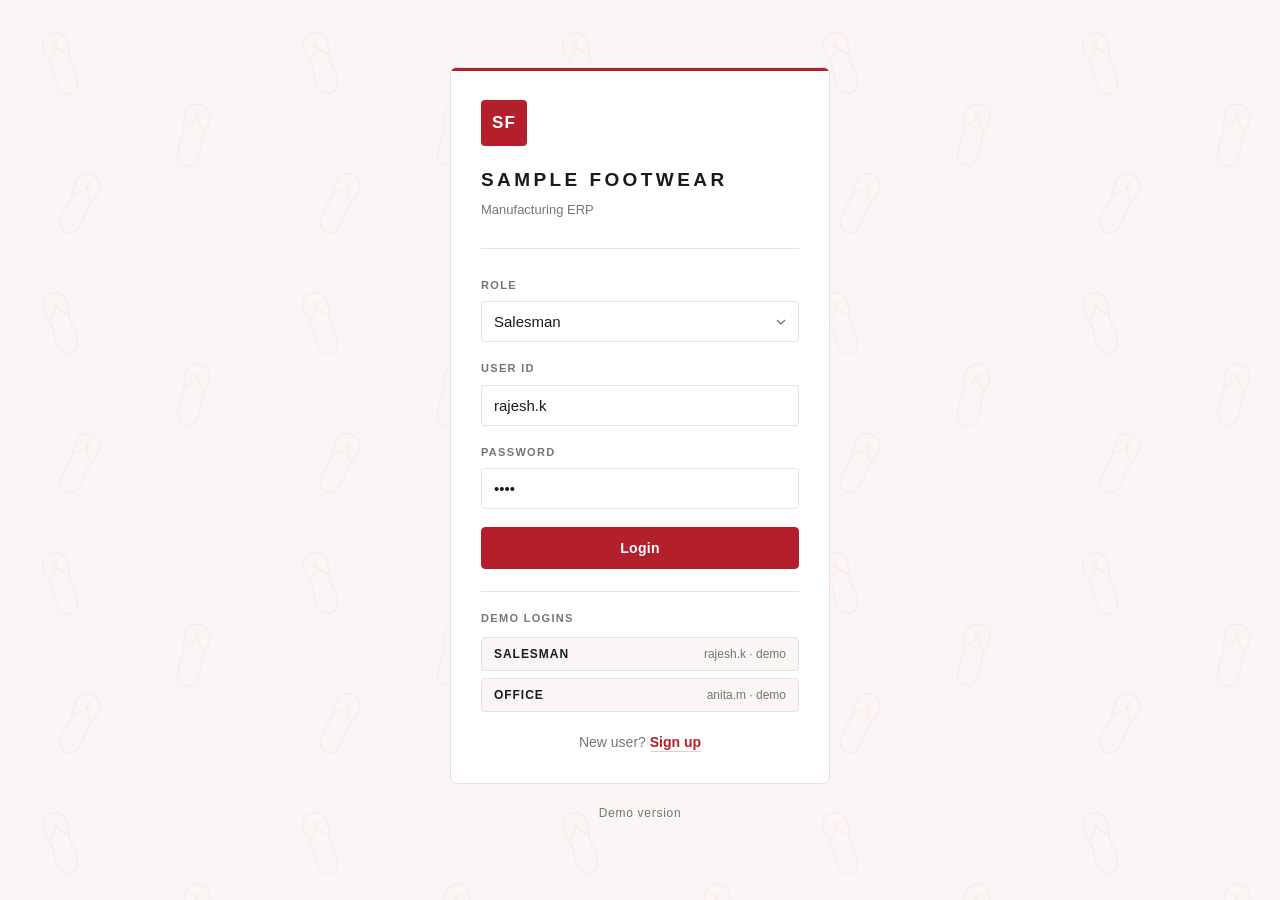
==== commit bfd92844: "New office login" ====
--- a/index.html
+++ b/index.html
@@ -22,29 +22,36 @@
     <form id="loginForm" novalidate>
       <div class="field">
         <label class="label" for="role">Role</label>
-        <select id="role">
-          <option>Super Admin</option>
-          <option>Office</option>
-          <option selected>Salesman</option>
-          <option>Production</option>
-          <option>Godown</option>
-          <option>HR</option>
-          <option>Accounts</option>
-        </select>
+        <select id="role"></select>
+        <p class="field-note" id="roleNote" hidden></p>
       </div>
 
       <div class="field">
         <label class="label" for="userid">User ID</label>
-        <input type="text" id="userid" autocomplete="off" value="rajesh.k">
+        <input type="text" id="userid" autocomplete="off" autocapitalize="none" spellcheck="false">
       </div>
 
       <div class="field">
         <label class="label" for="password">Password</label>
-        <input type="password" id="password" autocomplete="off" value="demo">
+        <input type="password" id="password" autocomplete="off">
       </div>
 
-      <button type="submit" class="btn btn-block">Login</button>
+      <p class="login-error" id="loginError" hidden role="alert"></p>
+
+      <button type="submit" class="btn btn-block" id="loginBtn">Login</button>
     </form>
+
+    <div class="login-keys">
+      <span class="label">Demo logins</span>
+      <button type="button" class="login-key" data-as="rajesh.k">
+        <span class="login-key-role">Salesman</span>
+        <span class="login-key-id">rajesh.k · demo</span>
+      </button>
+      <button type="button" class="login-key" data-as="anita.m">
+        <span class="login-key-role">Office</span>
+        <span class="login-key-id">anita.m · demo</span>
+      </button>
+    </div>
 
     <p class="login-alt">
       New user? <a href="#" id="signupLink">Sign up</a>
@@ -57,17 +64,10 @@
   </div>
 </div>
 
-<script>
-  document.getElementById('loginForm').addEventListener('submit', function (e) {
-    e.preventDefault();
-    window.location.href = 'order.html';
-  });
-
-  // Dummy link for the demo — sign-up is not part of the prototype.
-  document.getElementById('signupLink').addEventListener('click', function (e) {
-    e.preventDefault();
-  });
-</script>
+<script src="js/data.js"></script>
+<script src="js/common.js"></script>
+<script src="js/store.js"></script>
+<script src="js/login.js"></script>
 
 </body>
 </html>
--- a/css/style.css
+++ b/css/style.css
@@ -20,6 +20,9 @@
   --warning-soft: #FBF2E4;
 
   --success: #B3202C;       /* confirmed / ready — brand red, per the house style */
+
+  --ok: #2E7150;            /* green — used only for a delivered order */
+  --ok-soft: #EDF5F0;
 
   /* product colours, used by the chappal illustrations */
   --pc-black: #262322;
@@ -104,6 +107,19 @@
   padding-right: 32px;
 }
 
+/* iOS Safari zooms the page whenever a text field it focuses is under 16px,
+   which shunts the layout sideways on every tap into a search box. Touch
+   devices get 16px so that never fires. Selects are deliberately left out:
+   they open a native picker rather than zooming, and the item rows rely on
+   their compact size. */
+@media (pointer: coarse) {
+  input[type="text"],
+  input[type="password"],
+  input[type="number"] {
+    font-size: 16px;
+  }
+}
+
 button {
   font-family: inherit;
   font-size: 14px;
@@ -147,6 +163,31 @@
 
 .btn-block {
   width: 100%;
+}
+
+/* an inline text link that happens to be a button — used mid-sentence,
+   so it must not carry the browser's default button chrome */
+.linkbtn {
+  padding: 0;
+  background: none;
+  border: 0;
+  border-radius: 0;
+  font-family: inherit;
+  font-size: inherit;
+  font-weight: 600;
+  color: var(--accent);
+  text-decoration: underline;
+  text-underline-offset: 2px;
+  transition: color 0.15s var(--ease);
+}
+
+.linkbtn:hover { color: var(--accent-dark); }
+
+/* a real button sitting in a section head aligns to the line, not the
+   baseline the heading beside it uses */
+.section-head .btn,
+.section-head .btn-ghost {
+  align-self: center;
 }
 
 /* ============================================================
@@ -422,6 +463,16 @@
 .section:first-child {
   border-top: 0;
   padding-top: 0;
+}
+
+/* The entrance animation uses animation-fill-mode: both, which leaves every
+   .section with a computed identity matrix instead of transform:none — and a
+   non-none transform creates a stacking context. Later sections would then
+   paint over the picker dropdown (and swallow its clicks), whatever z-index
+   the panel carries. Lifting this section's own context fixes both. */
+.section-dropdown {
+  position: relative;
+  z-index: 5;
 }
 
 .section-head {
@@ -502,13 +553,773 @@
   gap: 20px;
 }
 
-/* ---------- catalogue ---------- */
-
+/* ---------- bag button in the top bar ---------- */
+
+.bagbtn {
+  position: relative;
+  display: inline-flex;
+  align-items: center;
+  justify-content: center;
+  width: 34px;
+  height: 34px;
+  padding: 0;
+  background: transparent;
+  border: 1px solid rgba(255, 255, 255, 0.35);
+  color: #FFFFFF;
+  transition: background-color 0.18s var(--ease), border-color 0.18s var(--ease);
+}
+
+.bagbtn:hover {
+  background: rgba(255, 255, 255, 0.14);
+  border-color: #FFFFFF;
+}
+
+.bagbtn svg { width: 19px; height: 19px; display: block; }
+
+.bagbtn-count {
+  position: absolute;
+  top: -7px;
+  right: -7px;
+  min-width: 18px;
+  height: 18px;
+  padding: 0 5px;
+  border-radius: 9px;
+  background: #FFFFFF;
+  color: var(--accent);
+  font-size: 11px;
+  font-weight: 800;
+  line-height: 18px;
+  text-align: center;
+  font-variant-numeric: tabular-nums;
+}
+
+.bagbtn:not(.has-items) .bagbtn-count {
+  background: rgba(255, 255, 255, 0.28);
+  color: #FFFFFF;
+}
+
+/* ---------- shop ---------- */
+
+.shop-search {
+  display: flex;
+  gap: 8px;
+  max-width: 560px;
+  margin-bottom: 4px;
+}
+
+.shop-search input { flex: 1 1 auto; }
+
+.picker-btn {
+  flex: 0 0 auto;
+  width: 46px;
+  display: inline-flex;
+  align-items: center;
+  justify-content: center;
+  background: var(--accent);
+  color: var(--on-accent);
+  border: 1px solid var(--accent);
+  transition: background-color 0.18s var(--ease), transform 0.12s var(--ease);
+}
+
+.picker-btn:hover { background: var(--accent-dark); }
+.picker-btn:active { transform: scale(0.95); }
+.picker-btn svg { width: 17px; height: 17px; display: block; }
+
+/* ---------- product picker (order page dropdown) ---------- */
+
+.picker {
+  position: relative;
+  max-width: 560px;
+}
+
+.picker-field {
+  display: flex;
+  gap: 8px;
+}
+
+.picker-field input {
+  flex: 1 1 auto;
+}
+
+.picker-panel {
+  position: absolute;
+  z-index: 30;
+  top: calc(100% + 6px);
+  left: 0;
+  right: 0;
+  background: var(--surface);
+  border: 1px solid var(--border);
+  border-radius: var(--radius);
+  overflow: hidden;
+  box-shadow: 0 12px 28px rgba(28, 26, 26, 0.10);
+  animation: panelIn 0.18s var(--ease) both;
+}
+
+.picker-head {
+  display: flex;
+  align-items: center;
+  gap: 8px;
+  padding: 10px 12px;
+  border-bottom: 1px solid var(--border);
+}
+
+.picker-cats {
+  display: flex;
+  gap: 6px;
+  flex: 1 1 auto;
+  min-width: 0;
+  overflow-x: auto;
+  scrollbar-width: none;
+}
+
+.picker-cats::-webkit-scrollbar { display: none; }
+
+.picker-close {
+  flex: 0 0 auto;
+  display: inline-flex;
+  align-items: center;
+  justify-content: center;
+  width: 30px;
+  height: 30px;
+  padding: 0;
+  background: transparent;
+  border: 1px solid var(--border);
+  color: var(--muted);
+  transition: color 0.15s var(--ease), border-color 0.15s var(--ease);
+}
+
+.picker-close:hover {
+  color: var(--accent);
+  border-color: var(--accent-line);
+}
+
+.picker-close svg { width: 14px; height: 14px; display: block; }
+
+.pcat {
+  padding: 5px 12px;
+  font-size: 12px;
+  font-weight: 600;
+  color: var(--muted);
+  background: transparent;
+  border: 1px solid var(--border);
+  border-radius: 20px;
+  transition: color 0.15s var(--ease), border-color 0.15s var(--ease),
+    background-color 0.15s var(--ease);
+}
+
+.pcat:hover { color: var(--text); }
+
+.pcat.is-active {
+  color: var(--on-accent);
+  background: var(--accent);
+  border-color: var(--accent);
+}
+
+.picker-list {
+  max-height: 340px;
+  overflow-y: auto;
+}
+
+.picker-list .picker-none { padding: 20px 14px; }
+
+/* ---------- picker as a full-screen sheet (phones) ---------- */
+
+/* A transformed ancestor becomes the containing block for position: fixed,
+   so the sheet would be pinned inside the page instead of to the screen.
+   Both the section and the panel entrances use fill-mode: both, which leaves
+   an identity matrix on them for good. Clearing it with !important outranks
+   the animation without cancelling it — cancelling would replay every
+   entrance the moment the sheet closed. */
+body.picker-sheet main,
+body.picker-sheet .panel,
+body.picker-sheet .section {
+  transform: none !important;
+}
+
+/* the page underneath must not scroll away while the sheet is up */
+body.is-locked {
+  position: fixed;
+  left: 0;
+  right: 0;
+  width: 100%;
+}
+
+.picker.is-sheet {
+  position: fixed;
+  inset: 0;
+  z-index: 50;
+  display: flex;
+  flex-direction: column;
+  background: var(--surface);
+  animation: sheetIn 0.22s var(--ease) both;
+}
+
+/* the field comes along, so focusing it can never scroll the page
+   out from under the sheet */
+.picker.is-sheet .picker-field {
+  flex: 0 0 auto;
+  padding: 10px 12px;
+  padding-top: calc(10px + env(safe-area-inset-top, 0px));
+  border-bottom: 1px solid var(--border);
+}
+
+.picker.is-sheet .picker-panel {
+  position: static;
+  flex: 1 1 auto;
+  display: flex;
+  flex-direction: column;
+  min-height: 0;
+  max-height: none;
+  border: 0;
+  border-radius: 0;
+  box-shadow: none;
+  animation: none;
+}
+
+.picker.is-sheet .picker-head,
+.picker.is-sheet .picker-foot { flex: 0 0 auto; }
+
+.picker.is-sheet .picker-list {
+  flex: 1 1 auto;
+  min-height: 0;
+  max-height: none;
+}
+
+.picker.is-sheet .picker-foot {
+  padding-bottom: calc(10px + env(safe-area-inset-bottom, 0px));
+}
+
+.picker.is-sheet .picker-close { width: 34px; height: 34px; }
+.picker.is-sheet .picker-done { padding: 10px 22px; font-size: 14px; }
+
+.prow {
+  display: flex;
+  align-items: center;
+  gap: 14px;
+  width: 100%;
+  padding: 10px 14px;
+  background: transparent;
+  border: 0;
+  border-bottom: 1px solid var(--border);
+  border-radius: 0;
+  text-align: left;
+  font-family: inherit;
+  color: var(--text);
+  cursor: pointer;
+  transition: background-color 0.15s var(--ease);
+}
+
+.prow:last-child { border-bottom: 0; }
+.prow:hover { background: var(--accent-soft); }
+.prow.is-in-bag { background: var(--accent-soft); }
+
+.prow-img {
+  flex: 0 0 34px;
+  height: 48px;
+  display: flex;
+  align-items: center;
+  justify-content: center;
+}
+
+.prow-img .chappal { height: 100%; width: auto; }
+
+.prow-main { flex: 1 1 auto; min-width: 0; }
+
+.prow-code {
+  display: flex;
+  align-items: center;
+  gap: 8px;
+  font-size: 14px;
+  font-weight: 700;
+  letter-spacing: 0.03em;
+}
+
+.prow-added {
+  font-size: 10px;
+  font-weight: 700;
+  letter-spacing: 0.08em;
+  text-transform: uppercase;
+  color: var(--on-accent);
+  background: var(--accent);
+  border-radius: 20px;
+  padding: 2px 8px;
+}
+
+.prow-name {
+  display: block;
+  font-size: 12px;
+  color: var(--muted);
+}
+
+.prow-dots {
+  display: flex;
+  gap: 5px;
+  margin-top: 5px;
+}
+
+.prow-dot {
+  width: 13px;
+  height: 13px;
+  border-radius: 50%;
+  display: block;
+  box-shadow: inset 0 0 0 1px rgba(0, 0, 0, 0.15);
+  transition: transform 0.15s var(--ease);
+}
+
+.prow-dot:hover { transform: scale(1.25); }
+
+.prow-rate {
+  flex: 0 0 auto;
+  font-size: 15px;
+  font-weight: 700;
+  color: var(--accent);
+}
+
+/* stays put while the list scrolls, so there is always a way out */
+.picker-foot {
+  display: flex;
+  align-items: center;
+  justify-content: space-between;
+  gap: 12px;
+  padding: 10px 12px;
+  border-top: 1px solid var(--border);
+  background: var(--surface);
+}
+
+.picker-foot-info {
+  font-size: 12px;
+  color: var(--muted);
+  min-width: 0;
+  overflow: hidden;
+  text-overflow: ellipsis;
+  white-space: nowrap;
+}
+
+.picker-done {
+  flex: 0 0 auto;
+  padding: 8px 20px;
+  font-size: 13px;
+}
+
+.strip-section { padding-bottom: 22px; }
+
+/* horizontal rail of cards */
+.strip {
+  display: flex;
+  gap: 12px;
+  overflow-x: auto;
+  padding-bottom: 4px;
+  scroll-snap-type: x proximity;
+  -webkit-overflow-scrolling: touch;
+  scrollbar-width: thin;
+}
+
+.strip .card {
+  flex: 0 0 186px;
+  scroll-snap-align: start;
+}
+
+.card-grid {
+  display: grid;
+  grid-template-columns: repeat(auto-fill, minmax(186px, 1fr));
+  gap: 12px;
+}
+
+.card {
+  position: relative;
+  display: flex;
+  flex-direction: column;
+  padding: 14px;
+  background: var(--surface);
+  border: 1px solid var(--border);
+  border-radius: var(--radius);
+  transition: border-color 0.18s var(--ease), transform 0.18s var(--ease);
+  animation: riseIn 0.4s var(--ease) both;
+}
+
+.card:hover {
+  border-color: var(--accent);
+  transform: translateY(-2px);
+}
+
+.card-flag {
+  position: absolute;
+  top: 10px;
+  left: 10px;
+  padding: 3px 7px;
+  border-radius: 3px;
+  background: var(--accent);
+  color: var(--on-accent);
+  font-size: 10px;
+  font-weight: 700;
+  letter-spacing: 0.06em;
+  text-transform: uppercase;
+}
+
+.card-flag-warn {
+  background: var(--warning);
+  left: auto;
+  right: 10px;
+  text-transform: none;
+  letter-spacing: 0.02em;
+}
+
+.card-img {
+  display: flex;
+  align-items: center;
+  justify-content: center;
+  height: 112px;
+  margin-bottom: 12px;
+}
+
+.card-img .chappal {
+  height: 100%;
+  width: auto;
+  transition: transform 0.25s var(--ease);
+}
+
+.card:hover .chappal { transform: translateY(-3px) rotate(-3deg); }
+
+.card-top {
+  display: flex;
+  align-items: baseline;
+  justify-content: space-between;
+  gap: 8px;
+}
+
+.card-code {
+  font-size: 14px;
+  font-weight: 700;
+  letter-spacing: 0.03em;
+}
+
+.card-rate {
+  font-size: 15px;
+  font-weight: 700;
+  color: var(--accent);
+}
+
+.card-name {
+  display: block;
+  font-size: 12px;
+  color: var(--muted);
+  margin-top: 2px;
+}
+
+.card-dots {
+  display: flex;
+  gap: 6px;
+  margin-top: 10px;
+}
+
+.card-dot {
+  width: 14px;
+  height: 14px;
+  border-radius: 50%;
+  display: block;
+  cursor: pointer;
+  box-shadow: inset 0 0 0 1px rgba(0, 0, 0, 0.15);
+  transition: transform 0.15s var(--ease);
+}
+
+.card-dot:hover { transform: scale(1.3); }
+
+/* brief confirmation that a tap landed */
+.card-added { animation: cardAdded 0.5s var(--ease); }
+
+@keyframes cardAdded {
+  0%   { border-color: var(--accent); background: var(--accent-soft); }
+  100% { border-color: var(--border); background: var(--surface); }
+}
+
+.picker-none {
+  margin: 0;
+  padding: 20px 0;
+  font-size: 14px;
+  color: var(--muted);
+}
+
+/* ---------- company logo rail ---------- */
+
+.logo-rail {
+  position: relative;
+  overflow: hidden;
+  cursor: grab;
+  touch-action: pan-y;          /* horizontal is ours, vertical scrolls the page */
+  -webkit-mask-image: linear-gradient(to right, transparent, #000 5%, #000 95%, transparent);
+  mask-image: linear-gradient(to right, transparent, #000 5%, #000 95%, transparent);
+}
+
+.logo-rail.is-dragging { cursor: grabbing; }
+.logo-rail.is-dragging .logo-card { pointer-events: none; }
+
+.logo-track {
+  display: flex;
+  gap: 12px;
+  width: max-content;
+  will-change: transform;
+  backface-visibility: hidden;
+}
+
+.logo-card {
+  flex: 0 0 auto;
+  width: 158px;
+  display: flex;
+  flex-direction: column;
+  align-items: center;
+  justify-content: center;
+  gap: 5px;
+  padding: 16px 12px;
+  background: var(--surface);
+  border: 1px solid var(--border);
+  border-radius: var(--radius);
+  font-family: inherit;
+  transition: border-color 0.18s var(--ease), transform 0.18s var(--ease);
+}
+
+.logo-card:hover { border-color: var(--accent); transform: translateY(-2px); }
+
+.logo-card.is-active {
+  border-color: var(--accent);
+  background: var(--accent-soft);
+}
+
+.logo-word {
+  font-size: 16px;
+  font-weight: 800;
+  line-height: 1.1;
+  white-space: nowrap;
+  color: var(--bc, var(--accent));
+}
+
+/* each house brand gets its own wordmark treatment */
+.logo-word[data-logo="block"] {
+  text-transform: uppercase;
+  letter-spacing: 0.02em;
+  padding: 3px 7px;
+  background: var(--bc, var(--accent));
+  color: #FFFFFF;
+  border-radius: 2px;
+}
+
+.logo-word[data-logo="slant"] {
+  font-style: italic;
+  text-transform: uppercase;
+  letter-spacing: -0.02em;
+}
+
+.logo-word[data-logo="spaced"] {
+  text-transform: uppercase;
+  letter-spacing: 0.34em;
+  font-weight: 600;
+  font-size: 14px;
+}
+
+.logo-word[data-logo="soft"] {
+  text-transform: lowercase;
+  letter-spacing: -0.03em;
+  font-size: 19px;
+}
+
+.logo-word[data-logo="dot"]::after {
+  content: "";
+  display: inline-block;
+  width: 5px;
+  height: 5px;
+  margin-left: 3px;
+  border-radius: 50%;
+  background: currentColor;
+  vertical-align: super;
+}
+
+.logo-word[data-logo="round"] {
+  text-transform: uppercase;
+  letter-spacing: 0.06em;
+  font-size: 13px;
+}
+
+.logo-tag {
+  font-size: 10px;
+  letter-spacing: 0.06em;
+  text-transform: uppercase;
+  color: var(--muted);
+  white-space: nowrap;
+}
+
+.company-active {
+  display: flex;
+  align-items: baseline;
+  justify-content: space-between;
+  gap: 12px;
+  flex-wrap: wrap;
+  padding: 10px 14px;
+  margin-bottom: 14px;
+  background: var(--accent-soft);
+  border: 1px solid var(--accent-line);
+  border-radius: var(--radius);
+}
+
+.company-active-name {
+  font-size: 14px;
+  font-weight: 700;
+  color: var(--accent);
+}
+
+.card-brand {
+  display: block;
+  font-size: 10px;
+  font-weight: 700;
+  letter-spacing: 0.08em;
+  text-transform: uppercase;
+  color: var(--accent);
+  margin-top: 4px;
+}
+
+/* ---------- sticky bag bar ---------- */
+
+.bagbar {
+  position: fixed;
+  z-index: 40;
+  left: 0;
+  right: 0;
+  bottom: 0;
+  display: flex;
+  align-items: center;
+  justify-content: space-between;
+  gap: 16px;
+  max-width: 1060px;
+  margin: 0 auto;
+  padding: 12px 24px calc(12px + env(safe-area-inset-bottom, 0px));
+  background: var(--surface);
+  border-top: 1px solid var(--border);
+  animation: barIn 0.28s var(--ease) both;
+}
+
+@keyframes barIn {
+  from { opacity: 0; transform: translateY(100%); }
+  to   { opacity: 1; transform: none; }
+}
+
+.bagbar-info {
+  display: flex;
+  flex-direction: column;
+  line-height: 1.25;
+  min-width: 0;
+}
+
+.bagbar-info strong {
+  font-size: 14px;
+  font-weight: 700;
+}
+
+.bagbar-value {
+  font-size: 17px;
+  font-weight: 700;
+  color: var(--accent);
+  letter-spacing: -0.01em;
+}
+
+.bagbar .btn { padding: 11px 20px; }
+
+/* keep the last row clear of the fixed bar */
+#panel-shop { padding-bottom: 76px; }
+
+/* ---------- add / quantity on a card ---------- */
+
+.card-cta { margin-top: 12px; }
+
+.card-add {
+  width: 100%;
+  padding: 8px 10px;
+  font-size: 13px;
+  font-weight: 600;
+  color: var(--accent);
+  background: transparent;
+  border: 1px solid var(--accent-line);
+  transition: background-color 0.15s var(--ease), color 0.15s var(--ease),
+    border-color 0.15s var(--ease);
+}
+
+.card-add:hover {
+  background: var(--accent);
+  color: var(--on-accent);
+  border-color: var(--accent);
+}
+
+.card-add:active { transform: scale(0.97); }
+
+/* the stepper that replaces it once the article is in the order */
+.card-qty {
+  display: none;
+  align-items: stretch;
+  border: 1px solid var(--accent);
+  border-radius: var(--radius);
+  overflow: hidden;
+}
+
+.card.is-in-bag .card-add { display: none; }
+.card.is-in-bag .card-qty { display: flex; }
+
+.card-step {
+  flex: 0 0 34px;
+  padding: 0;
+  font-size: 17px;
+  line-height: 1;
+  font-weight: 700;
+  color: var(--on-accent);
+  background: var(--accent);
+  border: 0;
+  border-radius: 0;
+  transition: background-color 0.15s var(--ease);
+}
+
+.card-step:hover { background: var(--accent-dark); }
+.card-step:active { transform: scale(0.94); }
+
+.card-qty-num {
+  flex: 1 1 auto;
+  display: flex;
+  align-items: center;
+  justify-content: center;
+  padding: 8px 4px;
+  font-size: 13px;
+  font-weight: 700;
+  color: var(--accent);
+  background: var(--surface);
+  font-variant-numeric: tabular-nums;
+  white-space: nowrap;
+}
+
+/* standing marker while the article is in the order */
+.card-inbag {
+  position: absolute;
+  top: 10px;
+  right: 10px;
+  display: none;
+  padding: 3px 7px;
+  border-radius: 3px;
+  background: var(--accent);
+  color: var(--on-accent);
+  font-size: 10px;
+  font-weight: 700;
+  letter-spacing: 0.04em;
+}
+
+.card.is-in-bag .card-inbag { display: block; }
+
+.card.is-in-bag {
+  border-color: var(--accent-line);
+  background: var(--accent-soft);
+}
+
+.card.is-in-bag .card-flag:not(.card-flag-warn) { display: none; }
+
+/* category tabs */
 .cats {
   display: flex;
   gap: 24px;
   border-bottom: 1px solid var(--border);
-  margin-bottom: 22px;
+  margin-bottom: 18px;
 }
 
 .cat {
@@ -532,234 +1343,228 @@
   border-bottom-color: var(--accent);
 }
 
-/* separated cards, not a hairline grid: an unfilled last row would
-   otherwise leak the container background as an empty coloured cell */
-.cat-grid {
-  display: grid;
-  grid-template-columns: repeat(auto-fill, minmax(190px, 1fr));
-  gap: 12px;
-}
-
-.card {
+/* ---------- selected items ---------- */
+
+.sel-list {
   display: flex;
   flex-direction: column;
-  gap: 12px;
-  padding: 16px 14px;
-  background: var(--surface);
-  border: 1px solid var(--border);
-  border-radius: var(--radius);
-  text-align: left;
-  font-family: inherit;
-  color: var(--text);
-  transition: border-color 0.18s var(--ease), transform 0.18s var(--ease);
-  animation: riseIn 0.4s var(--ease) both;
-}
-
-.card:hover {
-  border-color: var(--accent);
-  transform: translateY(-2px);
-}
-
-.card:active { transform: translateY(0) scale(0.99); }
-
-.card-img {
-  display: flex;
-  align-items: center;
-  justify-content: center;
-  height: 110px;
-}
-
-.card-img .chappal {
-  height: 100%;
-  width: auto;
-  transition: transform 0.25s var(--ease);
-}
-
-.card:hover .chappal { transform: translateY(-3px) rotate(-3deg); }
-
-.card-body { display: block; }
-
-.card-top {
-  display: flex;
-  align-items: baseline;
-  justify-content: space-between;
-  gap: 8px;
-}
-
-.card-code {
-  font-size: 14px;
-  font-weight: 700;
-  letter-spacing: 0.03em;
-}
-
-.card-rate {
-  font-size: 15px;
-  font-weight: 700;
-  color: var(--accent);
-}
-
-.card-name {
-  display: block;
-  font-size: 12px;
-  color: var(--muted);
-  margin-top: 2px;
-}
-
-.card-dots {
-  display: flex;
-  gap: 6px;
-  margin-top: 10px;
-}
-
-.card-dot {
-  width: 13px;
-  height: 13px;
-  border-radius: 50%;
-  display: block;
-  box-shadow: inset 0 0 0 1px rgba(0, 0, 0, 0.15);
-  transition: transform 0.15s var(--ease);
-}
-
-.card-dot:hover { transform: scale(1.25); }
-
-/* ---------- selected product ---------- */
-
-.picked {
-  display: flex;
-  align-items: center;
-  gap: 22px;
-  padding: 18px;
+  gap: 10px;
+}
+
+.sel {
+  display: flex;
+  flex-wrap: wrap;
+  align-items: center;
+  gap: 16px;
+  padding: 14px 16px;
   background: var(--surface);
   border: 1px solid var(--border);
   border-left: 3px solid var(--accent);
   border-radius: var(--radius);
 }
 
-.picked-img {
-  flex: 0 0 92px;
-  height: 132px;
+.sel-img {
+  flex: 0 0 40px;
+  height: 58px;
   display: flex;
   align-items: center;
   justify-content: center;
 }
 
-.picked-img .chappal { height: 100%; width: auto; overflow: visible; }
-
-.picked-img.is-swapping .chappal { animation: swapIn 0.42s var(--ease) both; }
-.picked-img.is-swapping .ch-strap { animation: strapIn 0.5s var(--ease) 0.08s both; }
-
-.picked-body { flex: 1 1 auto; min-width: 0; }
-
-.picked-code {
+.sel-img .chappal { height: 100%; width: auto; overflow: visible; }
+.sel-img.is-swapping .chappal { animation: swapIn 0.34s var(--ease) both; }
+
+.sel-main {
+  flex: 1 1 130px;
+  min-width: 0;
+}
+
+.sel-code {
+  font-size: 15px;
+  font-weight: 700;
+  letter-spacing: 0.03em;
+}
+
+.sel-name {
+  font-size: 12px;
+  color: var(--muted);
+}
+
+.sel-rate {
+  font-size: 12px;
+  color: var(--muted);
+  margin-top: 2px;
+}
+
+.sel-controls {
+  flex: 0 0 auto;
+  display: flex;
+  gap: 8px;
+}
+
+.sel-ctl { display: block; }
+
+.sel-ctl .label {
+  margin-bottom: 4px;
+  font-size: 10px;
+}
+
+.sel-ctl select {
+  padding: 8px 28px 8px 10px;
+  font-size: 13px;
+  min-width: 104px;
+  background-position: right 9px center;
+}
+
+.sel-ctl-wide select { min-width: 168px; }
+
+.sel-figs {
+  flex: 0 0 auto;
+  text-align: right;
+  min-width: 96px;
+}
+
+.sel-pairs {
+  font-size: 12px;
+  color: var(--muted);
+}
+
+.sel-value {
   font-size: 18px;
-  font-weight: 700;
-  letter-spacing: 0.03em;
-}
-
-.picked-name {
-  font-size: 13px;
-  color: var(--muted);
-  margin-top: 2px;
-}
-
-.picked-rate {
-  display: flex;
-  align-items: baseline;
-  gap: 6px;
-  margin-top: 10px;
-}
-
-.picked-rate-value {
-  font-size: 24px;
   font-weight: 700;
   color: var(--accent);
   letter-spacing: -0.01em;
 }
 
-.picked-rate-unit {
+.sel-x {
+  flex: 0 0 auto;
+  width: 28px;
+  height: 28px;
+  padding: 0;
+  font-size: 18px;
+  line-height: 1;
+  color: var(--muted);
+  background: transparent;
+  border: 1px solid var(--border);
+  transition: color 0.15s var(--ease), border-color 0.15s var(--ease);
+}
+
+.sel-x:hover {
+  color: var(--accent);
+  border-color: var(--accent);
+}
+
+/* ---------- custom size ratio ---------- */
+
+.sel-custom {
+  flex-basis: 100%;
+  margin-top: 12px;
+  padding-top: 12px;
+  border-top: 1px solid var(--border);
+  animation: panelIn 0.2s var(--ease) both;
+}
+
+.cust-grid {
+  display: grid;
+  grid-template-columns: repeat(5, minmax(0, 84px));
+  gap: 8px;
+}
+
+.cust-cell { display: block; }
+
+.cust-size {
+  display: block;
+  font-size: 10px;
+  font-weight: 600;
+  letter-spacing: 0.08em;
+  color: var(--muted);
+  margin-bottom: 4px;
+  font-variant-numeric: tabular-nums;
+}
+
+.cust-input {
+  width: 100%;
+  padding: 7px 8px;
+  text-align: center;
+  font-size: 15px;
+  font-weight: 700;
+  font-variant-numeric: tabular-nums;
+}
+
+.cust-input::-webkit-outer-spin-button,
+.cust-input::-webkit-inner-spin-button {
+  -webkit-appearance: none;
+  margin: 0;
+}
+
+.cust-input[type="number"] { -moz-appearance: textfield; }
+
+.cust-total {
+  margin-top: 8px;
   font-size: 12px;
   color: var(--muted);
-  letter-spacing: 0.06em;
-  text-transform: uppercase;
-}
-
-.ch-shadow { fill: rgba(28, 26, 26, 0.09); }
-
-.swatches {
-  display: flex;
-  flex-wrap: wrap;
-  gap: 8px;
-  margin-top: 14px;
-}
-
-.swatch {
-  display: inline-flex;
-  align-items: center;
-  gap: 8px;
-  padding: 7px 12px 7px 8px;
-  font-size: 13px;
-  color: var(--muted);
+  font-variant-numeric: tabular-nums;
+}
+
+.sel.is-invalid {
+  border-left-color: var(--warning);
+}
+
+.sel-custom[hidden] { display: none; }
+
+/* ---------- order summary ---------- */
+
+.sum {
+  margin-top: 20px;
+  margin-left: auto;
+  max-width: 340px;
+  padding: 14px 18px;
   background: var(--surface);
   border: 1px solid var(--border);
-  transition: border-color 0.18s var(--ease), color 0.18s var(--ease),
-    transform 0.18s var(--ease);
-}
-
-.swatch span {
-  width: 14px;
-  height: 14px;
-  border-radius: 50%;
-  display: block;
-  box-shadow: inset 0 0 0 1px rgba(0, 0, 0, 0.12);
-}
-
-.swatch:hover { border-color: var(--accent-line); color: var(--text); }
-.swatch:active { transform: scale(0.96); }
-
-.swatch.is-on {
-  border-color: var(--accent);
+  border-radius: var(--radius);
+}
+
+.sum-row {
+  display: flex;
+  justify-content: space-between;
+  gap: 16px;
+  font-size: 13px;
+  color: var(--muted);
+  padding: 4px 0;
+}
+
+.sum-row .num {
+  color: var(--text);
+  font-weight: 600;
+}
+
+.sum-total {
+  margin-top: 8px;
+  padding-top: 10px;
+  border-top: 1px solid var(--border);
+  font-size: 14px;
+  font-weight: 700;
+  color: var(--text);
+}
+
+.sum-total .num {
+  font-size: 22px;
+  font-weight: 700;
   color: var(--accent);
-  font-weight: 600;
-}
+  letter-spacing: -0.01em;
+}
+
+.ch-shadow { fill: rgba(28, 26, 26, 0.09); }
 
 @keyframes swapIn {
-  from { opacity: 0; transform: translateY(10px) scale(0.94) rotate(-3deg); }
+  from { opacity: 0; transform: translateY(6px) scale(0.94); }
   to   { opacity: 1; transform: none; }
 }
 
-@keyframes strapIn {
-  from { stroke-dasharray: 60; stroke-dashoffset: 60; }
-  to   { stroke-dasharray: 60; stroke-dashoffset: 0; }
-}
-
-/* ---------- line value + credit ---------- */
-
-.calc-value {
-  display: flex;
-  align-items: baseline;
-  gap: 10px;
-  flex-wrap: wrap;
-  padding-bottom: 20px;
-  margin-bottom: 20px;
-  border-bottom: 1px solid var(--border);
-}
-
-.calc-value .label { margin-bottom: 0; }
-
-.calc-value-amount {
-  font-size: 22px;
-  font-weight: 700;
-  letter-spacing: -0.01em;
-}
-
-.calc-value-formula {
-  font-size: 13px;
-  color: var(--muted);
-  margin-left: auto;
-}
+/* ---------- credit ---------- */
 
 .credit {
-  margin-top: 24px;
+  margin-top: 14px;
   margin-left: auto;
   max-width: 340px;
   padding: 16px 18px;
@@ -797,199 +1602,6 @@
   color: var(--warning);
 }
 
-/* ---------- ratio builder ---------- */
-
-.presets {
-  display: flex;
-  flex-wrap: wrap;
-  gap: 8px;
-  margin-bottom: 22px;
-}
-
-.preset {
-  background: var(--surface);
-  border: 1px solid var(--border);
-  padding: 8px 14px;
-  text-align: left;
-  line-height: 1.35;
-  color: var(--text);
-}
-
-.preset:hover {
-  border-color: var(--accent);
-}
-
-.preset.is-active {
-  border-color: var(--accent);
-  background: var(--accent-soft);
-}
-
-.preset strong {
-  display: block;
-  font-size: 13px;
-  font-weight: 600;
-}
-
-.preset em {
-  display: block;
-  font-style: normal;
-  font-size: 12px;
-  color: var(--muted);
-  font-variant-numeric: tabular-nums;
-}
-
-.preset.is-active em {
-  color: var(--accent);
-}
-
-.ratio {
-  display: grid;
-  grid-template-columns: repeat(5, 1fr);
-  gap: 1px;
-  background: var(--border);
-  border: 1px solid var(--border);
-  border-radius: var(--radius);
-  overflow: hidden;
-}
-
-.ratio-col {
-  background: var(--surface);
-  padding: 16px 12px;
-  text-align: center;
-}
-
-.ratio-size {
-  font-size: 12px;
-  font-weight: 600;
-  letter-spacing: 0.08em;
-  color: var(--muted);
-  margin-bottom: 12px;
-  font-variant-numeric: tabular-nums;
-}
-
-.stepper {
-  display: flex;
-  align-items: center;
-  justify-content: center;
-  gap: 6px;
-}
-
-.step-btn {
-  width: 30px;
-  height: 30px;
-  flex: 0 0 30px;
-  background: transparent;
-  border: 1px solid var(--border);
-  color: var(--text);
-  font-size: 16px;
-  line-height: 1;
-  padding: 0;
-}
-
-.step-btn:hover {
-  border-color: var(--accent);
-  color: var(--accent);
-}
-
-.ratio-input {
-  width: 52px;
-  padding: 6px 4px;
-  text-align: center;
-  font-size: 20px;
-  font-weight: 700;
-  border: 0;
-  background: transparent;
-  font-variant-numeric: tabular-nums;
-}
-
-.ratio-input::-webkit-outer-spin-button,
-.ratio-input::-webkit-inner-spin-button {
-  -webkit-appearance: none;
-  margin: 0;
-}
-
-.ratio-input[type="number"] {
-  -moz-appearance: textfield;
-}
-
-.ratio-stock {
-  font-size: 11px;
-  letter-spacing: 0.04em;
-  color: var(--muted);
-  margin-top: 12px;
-}
-
-.counter {
-  margin-top: 20px;
-  font-size: 22px;
-  font-weight: 700;
-  letter-spacing: -0.01em;
-  font-variant-numeric: tabular-nums;
-}
-
-.counter small {
-  display: block;
-  font-size: 12px;
-  font-weight: 500;
-  letter-spacing: 0.06em;
-  text-transform: uppercase;
-  color: var(--muted);
-  margin-top: 4px;
-}
-
-/* ---------- calculation panel ---------- */
-
-.calc {
-  position: relative;
-  overflow: hidden;
-  border: 1px solid var(--border);
-  border-radius: var(--radius);
-  background: var(--surface);
-  padding: 22px;
-}
-
-.calc::before {
-  content: "";
-  position: absolute;
-  inset: 0 0 auto 0;
-  height: 3px;
-  background: var(--accent);
-}
-
-.calc-total {
-  display: flex;
-  align-items: baseline;
-  gap: 12px;
-  flex-wrap: wrap;
-  padding-bottom: 20px;
-  margin-bottom: 20px;
-  border-bottom: 1px solid var(--border);
-}
-
-.calc-total-value {
-  font-size: 42px;
-  font-weight: 700;
-  letter-spacing: -0.02em;
-  line-height: 1;
-  color: var(--accent);
-  font-variant-numeric: tabular-nums;
-}
-
-.calc-total-label {
-  font-size: 12px;
-  font-weight: 600;
-  letter-spacing: 0.12em;
-  text-transform: uppercase;
-  color: var(--muted);
-}
-
-.calc-total-formula {
-  font-size: 13px;
-  color: var(--muted);
-  margin-left: auto;
-  font-variant-numeric: tabular-nums;
-}
-
 /* ---------- tables ---------- */
 
 .table-scroll {
@@ -1078,27 +1690,7 @@
   color: var(--muted);
 }
 
-/* ---------- order lines ---------- */
-
-.linkbtn {
-  background: none;
-  border: 0;
-  padding: 0;
-  font-size: 13px;
-  color: var(--muted);
-  text-decoration: underline;
-  text-underline-offset: 3px;
-}
-
-.linkbtn:hover {
-  color: var(--warning);
-}
-
-.ratio-chip {
-  font-size: 13px;
-  color: var(--muted);
-  font-variant-numeric: tabular-nums;
-}
+/* ---------- order footer / submit ---------- */
 
 .empty {
   padding: 22px 0;
@@ -1106,28 +1698,6 @@
   font-size: 14px;
   border-top: 1px solid var(--border);
   border-bottom: 1px solid var(--border);
-}
-
-.order-foot {
-  display: flex;
-  align-items: baseline;
-  justify-content: flex-end;
-  gap: 28px;
-  padding-top: 20px;
-  flex-wrap: wrap;
-}
-
-.foot-fig .label {
-  margin-bottom: 4px;
-  text-align: right;
-}
-
-.foot-fig-value {
-  font-size: 28px;
-  font-weight: 700;
-  letter-spacing: -0.01em;
-  text-align: right;
-  font-variant-numeric: tabular-nums;
 }
 
 .submit-row {
@@ -1150,13 +1720,273 @@
   flex: 1 1 260px;
 }
 
-.confirm[hidden] {
-  display: none;
-}
-
 .hint {
   font-size: 13px;
   color: var(--muted);
+}
+
+/* ============================================================
+   REVIEW — the order list shown before it is placed
+   ============================================================ */
+
+.review-head {
+  display: flex;
+  flex-wrap: wrap;
+  align-items: flex-start;
+  justify-content: space-between;
+  gap: 16px;
+  padding: 16px 18px;
+  margin-bottom: 20px;
+  background: var(--surface);
+  border: 1px solid var(--border);
+  border-radius: var(--radius);
+}
+
+.review-dealer-name {
+  font-size: 18px;
+  font-weight: 700;
+}
+
+.review-dealer-place {
+  font-size: 13px;
+  color: var(--muted);
+}
+
+.review-stamp { text-align: right; }
+
+.review-stamp-value {
+  font-size: 15px;
+  font-weight: 600;
+}
+
+.rev-cell {
+  display: flex;
+  align-items: center;
+  gap: 12px;
+}
+
+.rev-img {
+  flex: 0 0 26px;
+  height: 40px;
+  display: flex;
+  align-items: center;
+}
+
+.rev-img .chappal { height: 100%; width: auto; }
+
+.rev-dot {
+  display: inline-block;
+  width: 10px;
+  height: 10px;
+  border-radius: 50%;
+  margin-right: 7px;
+  vertical-align: -1px;
+  box-shadow: inset 0 0 0 1px rgba(0, 0, 0, 0.15);
+}
+
+/* ============================================================
+   PENDING ORDERS
+   ============================================================ */
+
+.ord-list {
+  display: flex;
+  flex-direction: column;
+  gap: 10px;
+}
+
+.ord {
+  background: var(--surface);
+  border: 1px solid var(--border);
+  border-radius: var(--radius);
+  overflow: hidden;
+  transition: border-color 0.15s var(--ease);
+}
+
+.ord:hover { border-color: var(--accent-line); }
+.ord.is-open { border-color: var(--accent-line); }
+
+.ord-head {
+  display: grid;
+  grid-template-columns: 130px minmax(0, 1fr) auto 150px 20px;
+  align-items: center;
+  gap: 16px;
+  width: 100%;
+  padding: 14px 18px;
+  background: transparent;
+  border: 0;
+  border-radius: 0;
+  text-align: left;
+  font-family: inherit;
+  color: var(--text);
+  cursor: pointer;
+  transition: background-color 0.15s var(--ease);
+}
+
+.ord-head:hover { background: var(--accent-soft); }
+
+.ord-no {
+  display: block;
+  font-size: 15px;
+  font-weight: 700;
+  letter-spacing: 0.03em;
+}
+
+.ord-date,
+.ord-place {
+  display: block;
+  font-size: 12px;
+  color: var(--muted);
+}
+
+.ord-name {
+  display: block;
+  font-size: 14px;
+  font-weight: 600;
+  overflow: hidden;
+  text-overflow: ellipsis;
+  white-space: nowrap;
+}
+
+.ord-figs { text-align: right; }
+
+.ord-value {
+  display: block;
+  font-size: 15px;
+  font-weight: 700;
+  color: var(--accent);
+}
+
+.ord-meta {
+  display: block;
+  font-size: 11px;
+  color: var(--muted);
+}
+
+.ord-status {
+  justify-self: start;
+  font-size: 11px;
+  font-weight: 700;
+  letter-spacing: 0.06em;
+  text-transform: uppercase;
+  padding: 5px 11px;
+  border-radius: 20px;
+  white-space: nowrap;
+  border: 1px solid transparent;
+}
+
+/* office has not signed it off yet */
+.ord-status[data-tone="wait"] {
+  color: var(--warning);
+  background: var(--warning-soft);
+  border-color: #EBD9B8;
+}
+
+/* moving through the factory */
+.ord-status[data-tone="info"] {
+  color: var(--muted);
+  background: var(--bg);
+  border-color: var(--border);
+}
+
+/* out of the godown */
+.ord-status[data-tone="go"] {
+  color: var(--on-accent);
+  background: var(--accent);
+  border-color: var(--accent);
+}
+
+/* with the dealer */
+.ord-status[data-tone="done"] {
+  color: var(--ok);
+  background: var(--ok-soft);
+  border-color: #C4E0CF;
+}
+
+.ord-chev {
+  display: flex;
+  color: var(--muted);
+  transition: transform 0.2s var(--ease);
+}
+
+.ord-chev svg { width: 16px; height: 16px; }
+.ord.is-open .ord-chev { transform: rotate(180deg); }
+
+.ord-body {
+  padding: 4px 18px 16px;
+  border-top: 1px solid var(--border);
+  animation: panelIn 0.2s var(--ease) both;
+}
+
+.ord-note {
+  margin: 14px 0 4px;
+  font-size: 13px;
+  color: var(--muted);
+}
+
+.ordline {
+  display: grid;
+  grid-template-columns: 30px minmax(0, 1fr) auto auto;
+  align-items: center;
+  gap: 14px;
+  padding: 10px 0;
+  border-bottom: 1px solid var(--border);
+}
+
+.ordline:last-child { border-bottom: 0; }
+
+.ordline-img { height: 40px; display: flex; align-items: center; }
+.ordline-img .chappal { height: 100%; width: auto; }
+
+.ordline-code {
+  display: block;
+  font-size: 14px;
+  font-weight: 700;
+  letter-spacing: 0.03em;
+}
+
+.ordline-name {
+  display: block;
+  font-size: 12px;
+  color: var(--muted);
+}
+
+.ordline-meta {
+  font-size: 12px;
+  color: var(--muted);
+  text-align: right;
+  white-space: nowrap;
+}
+
+.ordline-value {
+  font-size: 15px;
+  font-weight: 700;
+  text-align: right;
+  min-width: 90px;
+}
+
+.ord-foot {
+  display: flex;
+  justify-content: space-between;
+  align-items: baseline;
+  gap: 12px;
+  margin-top: 14px;
+  padding-top: 12px;
+  border-top: 1px solid var(--border);
+  font-size: 13px;
+  color: var(--muted);
+}
+
+.ord-foot .num {
+  font-size: 17px;
+  font-weight: 700;
+  color: var(--text);
+}
+
+.success-actions {
+  display: flex;
+  flex-wrap: wrap;
+  justify-content: center;
+  gap: 10px;
 }
 
 /* ============================================================
@@ -1256,6 +2086,11 @@
 @keyframes fadeDown {
   from { opacity: 0; transform: translateY(-8px); }
   to   { opacity: 1; transform: none; }
+}
+
+@keyframes sheetIn {
+  from { opacity: 0; transform: translateY(14px); }
+  to   { opacity: 1; transform: translateY(0); }
 }
 
 @keyframes panelIn {
@@ -1377,8 +2212,11 @@
 }
 
 .success-done {
+  min-width: 140px;
+}
+
+.success-actions {
   margin-top: 28px;
-  min-width: 140px;
   animation: riseIn 0.4s ease-out 0.74s both;
 }
 
@@ -1419,6 +2257,7 @@
     scroll-behavior: auto !important;
   }
 
+
   .success-ring {
     display: none;
   }
@@ -1438,11 +2277,13 @@
   }
 
   .topbar-inner {
-    padding: 14px 18px;
-    flex-direction: column;
-    align-items: flex-start;
-    gap: 2px;
-  }
+    padding: 12px 18px;
+  }
+
+  .brandmark-name { font-size: 14px; }
+  .brandmark-role { font-size: 11px; }
+
+  .topbar-date { display: none; }
 
   .tabs {
     padding: 0 18px;
@@ -1457,35 +2298,6 @@
   .grid-2 {
     grid-template-columns: 1fr;
     gap: 18px;
-  }
-
-  .cat-grid {
-    grid-template-columns: 1fr 1fr;
-  }
-
-  .card-img { height: 92px; }
-
-  .picked {
-    gap: 16px;
-    padding: 14px;
-  }
-
-  .picked-img {
-    flex: 0 0 68px;
-    height: 100px;
-  }
-
-  .picked-code { font-size: 16px; }
-  .picked-rate-value { font-size: 20px; }
-
-  .calc-value-formula {
-    margin-left: 0;
-    flex-basis: 100%;
-  }
-
-  .credit {
-    max-width: none;
-    margin-left: 0;
   }
 
   /* customer figures stack into rows */
@@ -1502,76 +2314,163 @@
     padding: 14px 16px;
   }
 
-  .figure .label {
-    margin-bottom: 0;
-  }
-
-  .figure-value {
-    font-size: 20px;
-  }
-
-  /* keep the note on its own line instead of crowding the figure */
+  .figure .label { margin-bottom: 0; }
+  .figure-value { font-size: 20px; }
+
   .figure-note {
     flex-basis: 100%;
     text-align: right;
     margin-top: 0;
   }
 
-  /* the five size buckets stack into one readable column */
-  .ratio {
-    grid-template-columns: 1fr;
-  }
-
-  .ratio-col {
+  .picker { max-width: none; }
+
+  .shop-search { max-width: none; }
+
+  /* order filters scroll sideways rather than wrapping */
+  #ordFilters {
+    gap: 18px;
+    overflow-x: auto;
+    scrollbar-width: none;
+  }
+
+  #ordFilters::-webkit-scrollbar { display: none; }
+  #ordFilters .cat { white-space: nowrap; font-size: 14px; }
+
+  .review-head { padding: 14px; }
+  .review-stamp { text-align: left; }
+
+  /* an order collapses to two rows: who and what, then the status */
+  .ord-head {
+    grid-template-columns: minmax(0, 1fr) auto 20px;
+    grid-template-areas:
+      "id     figs chev"
+      "who    who  who"
+      "status status status";
+    gap: 8px 12px;
+    padding: 14px;
+  }
+
+  .ord-id     { grid-area: id; }
+  .ord-who    { grid-area: who; }
+  .ord-figs   { grid-area: figs; }
+  .ord-status { grid-area: status; justify-self: start; }
+  .ord-chev   { grid-area: chev; justify-self: end; }
+
+  .ord-body { padding: 4px 14px 14px; }
+
+  .ordline {
+    grid-template-columns: 30px minmax(0, 1fr) auto;
+    grid-template-areas:
+      "img  main  value"
+      "meta meta  meta";
+    gap: 6px 12px;
+  }
+
+  .ordline-img   { grid-area: img; }
+  .ordline-main  { grid-area: main; }
+  .ordline-value { grid-area: value; min-width: 0; }
+
+  .ordline-meta {
+    grid-area: meta;
+    text-align: left;
+    white-space: normal;
+  }
+
+  .card-grid { grid-template-columns: 1fr 1fr; }
+  .bagbar { padding: 10px 18px calc(10px + env(safe-area-inset-bottom, 0px)); gap: 12px; }
+  .bagbar .btn { padding: 10px 16px; font-size: 13px; white-space: nowrap; }
+  .bagbar-info strong { font-size: 13px; }
+  .bagbar-value { font-size: 15px; }
+  #panel-shop { padding-bottom: 72px; }
+
+  .logo-card { width: 132px; padding: 13px 10px; }
+  .logo-word { font-size: 14px; }
+  .logo-word[data-logo="soft"] { font-size: 16px; }
+  .logo-word[data-logo="spaced"] { font-size: 12px; letter-spacing: 0.22em; }
+  .logo-tag { font-size: 9px; }
+  .strip .card { flex: 0 0 150px; }
+  .card-img { height: 92px; }
+  .card { padding: 12px; }
+  .cats { gap: 18px; }
+
+  /* Selected item collapses to one compact row: the three selectors become
+     small value+arrow controls rather than stacked labelled dropdowns. */
+  .sel {
     display: grid;
-    grid-template-columns: 1fr auto;
+    grid-template-columns: 34px 1fr auto;
+    grid-template-areas:
+      "img main x"
+      "ctl ctl ctl"
+      "fig fig fig"
+      "cst cst cst";
     align-items: center;
-    gap: 8px 12px;
-    padding: 12px 14px;
+    gap: 10px;
+    padding: 12px;
+  }
+
+  .sel-img  { grid-area: img; height: 44px; flex: none; }
+  .sel-main { grid-area: main; }
+  .sel-x    { grid-area: x; }
+  .sel-custom { grid-area: cst; margin-top: 0; }
+
+  .sel-code { font-size: 14px; }
+  .sel-name { font-size: 11px; }
+  .sel-rate { display: none; }
+
+  .sel-controls {
+    grid-area: ctl;
+    display: flex;
+    gap: 6px;
+  }
+
+  /* labels off — the value plus its arrow is the whole control */
+  .sel-ctl .label { display: none; }
+
+  .sel-ctl {
+    flex: 1 1 0;
+    min-width: 0;
+  }
+
+  .sel-ctl select {
+    width: 100%;
+    min-width: 0;
+    padding: 7px 22px 7px 8px;
+    font-size: 12px;
+    background-position: right 7px center;
+    text-overflow: ellipsis;
+  }
+
+  .sel-figs {
+    grid-area: fig;
+    display: flex;
+    align-items: baseline;
+    justify-content: space-between;
+    gap: 10px;
     text-align: left;
-  }
-
-  .ratio-size {
-    margin-bottom: 0;
-  }
-
-  .stepper {
-    justify-content: flex-end;
-  }
-
-  .ratio-stock {
-    margin-top: 0;
-    grid-column: 1 / -1;
-  }
-
-  .presets {
-    gap: 6px;
-  }
-
-  .preset {
-    flex: 1 1 calc(50% - 3px);
-  }
-
-  .calc {
-    padding: 18px 16px;
-  }
-
-  .calc-total-value {
-    font-size: 32px;
-  }
-
-  .calc-total-formula {
+    min-width: 0;
+    padding-top: 8px;
+    border-top: 1px solid var(--border);
+  }
+
+  .sel-pairs { font-size: 11px; }
+  .sel-value { font-size: 16px; }
+
+  .cust-grid {
+    grid-template-columns: repeat(5, minmax(0, 1fr));
+    gap: 5px;
+  }
+
+  .cust-input { padding: 6px 2px; font-size: 14px; }
+  .cust-size { font-size: 9px; letter-spacing: 0.04em; }
+
+  .sum,
+  .credit {
+    max-width: none;
     margin-left: 0;
-    flex-basis: 100%;
-  }
-
-  .order-foot {
-    justify-content: space-between;
-  }
-
-  .submit-row .btn {
-    width: 100%;
-  }
+  }
+
+  .submit-row .btn { width: 100%; }
 
   .success-mark {
     width: 88px;
@@ -1579,9 +2478,385 @@
     margin-bottom: 20px;
   }
 
-  .success-order {
-    font-size: 26px;
-  }
+  .success-order { font-size: 26px; }
+}
+
+/* ============================================================
+   LOGIN — role gate
+   ============================================================ */
+
+.field-note {
+  margin: 8px 0 0;
+  font-size: 12px;
+  color: var(--warning);
+}
+
+.login-error {
+  margin: 0 0 18px;
+  padding: 11px 13px;
+  font-size: 13px;
+  line-height: 1.45;
+  color: var(--accent-dark);
+  background: var(--accent-soft);
+  border: 1px solid var(--accent-line);
+  border-left: 3px solid var(--accent);
+  border-radius: var(--radius);
+}
+
+/* the two accounts this demo ships, as one-click sign-ins */
+.login-keys {
+  margin-top: 22px;
+  padding-top: 18px;
+  border-top: 1px solid var(--border);
+}
+
+.login-keys .label {
+  margin-bottom: 10px;
+}
+
+.login-key {
+  display: flex;
+  align-items: baseline;
+  justify-content: space-between;
+  gap: 12px;
+  width: 100%;
+  padding: 9px 12px;
+  margin-bottom: 7px;
+  text-align: left;
+  background: var(--bg);
+  border: 1px solid var(--border);
+  color: var(--text);
+  transition: border-color 0.15s var(--ease), background-color 0.15s var(--ease);
+}
+
+.login-key:last-child { margin-bottom: 0; }
+
+.login-key:hover {
+  background: var(--accent-soft);
+  border-color: var(--accent-line);
+}
+
+.login-key-role {
+  font-size: 12px;
+  font-weight: 700;
+  letter-spacing: 0.08em;
+  text-transform: uppercase;
+}
+
+.login-key-id {
+  font-size: 12px;
+  color: var(--muted);
+  font-variant-numeric: tabular-nums;
+}
+
+/* ============================================================
+   APP SHELL — sign out, tab badge
+   ============================================================ */
+
+.signout {
+  padding: 6px 12px;
+  font-size: 12px;
+  font-weight: 600;
+  letter-spacing: 0.06em;
+  text-transform: uppercase;
+  background: transparent;
+  border: 1px solid rgba(255, 255, 255, 0.35);
+  color: rgba(255, 255, 255, 0.85);
+  white-space: nowrap;
+}
+
+.signout:hover {
+  background: #FFFFFF;
+  border-color: #FFFFFF;
+  color: var(--accent);
+}
+
+/* the tab button becomes a flex row so the count sits beside the label */
+.tab {
+  display: inline-flex;
+  align-items: center;
+  gap: 7px;
+}
+
+.tab-badge {
+  display: inline-flex;
+  align-items: center;
+  justify-content: center;
+  min-width: 18px;
+  height: 18px;
+  padding: 0 5px;
+  border-radius: 9px;
+  background: var(--accent);
+  color: var(--on-accent);
+  font-size: 10px;
+  font-weight: 800;
+  letter-spacing: 0;
+  font-variant-numeric: tabular-nums;
+}
+
+.tab.is-active .tab-badge {
+  background: var(--accent);
+}
+
+/* ============================================================
+   OFFICE — figures, approval desk, tables
+   ============================================================ */
+
+.figures-4 {
+  grid-template-columns: repeat(4, 1fr);
+}
+
+/* a line above the approval queue when something needs a credit call */
+.queue-lead {
+  margin: 0 0 16px;
+  padding: 11px 14px;
+  font-size: 13px;
+  line-height: 1.45;
+  color: var(--warning);
+  background: var(--warning-soft);
+  border: 1px solid #EBD9B8;
+  border-left: 3px solid var(--warning);
+  border-radius: var(--radius);
+}
+
+/* rejected — the one status that stops an order dead */
+.ord-status[data-tone="stop"] {
+  color: var(--accent-dark);
+  background: var(--accent-soft);
+  border-color: var(--accent-line);
+}
+
+/* an order the office should look at twice before approving */
+.ord.is-flagged {
+  border-color: #EBD9B8;
+  border-left: 3px solid var(--warning);
+}
+
+/* the dealer's credit position, on the card, at the point of decision */
+.ord-credit {
+  display: grid;
+  grid-template-columns: repeat(5, minmax(0, 1fr));
+  gap: 1px;
+  margin: 14px 0 4px;
+  background: var(--border);
+  border: 1px solid var(--border);
+  border-radius: var(--radius);
+  overflow: hidden;
+}
+
+.ord-credit.is-over {
+  border-color: #EBD9B8;
+  background: #EBD9B8;
+}
+
+.ord-credit > span {
+  display: block;
+  padding: 10px 12px;
+  background: var(--surface);
+}
+
+.ord-credit .label {
+  margin-bottom: 3px;
+  font-size: 10px;
+}
+
+.ord-credit .num {
+  font-size: 15px;
+  font-weight: 700;
+}
+
+.ord-actions {
+  display: flex;
+  flex-wrap: wrap;
+  gap: 10px;
+  margin-top: 16px;
+  padding-top: 16px;
+  border-top: 1px solid var(--border);
+}
+
+.ord-actions-none {
+  margin: 16px 0 0;
+  padding-top: 16px;
+  border-top: 1px solid var(--border);
+  font-size: 13px;
+  color: var(--muted);
+}
+
+.btn-danger {
+  background: var(--surface);
+  border: 1px solid var(--accent);
+  color: var(--accent);
+}
+
+.btn-danger:hover {
+  background: var(--accent);
+  color: var(--on-accent);
+}
+
+/* revealed by Reject — a reason always goes back to the salesman */
+.ord-reason {
+  margin-top: 14px;
+  padding: 14px;
+  background: var(--accent-soft);
+  border: 1px solid var(--accent-line);
+  border-radius: var(--radius);
+  animation: panelIn 0.2s var(--ease) both;
+}
+
+.ord-reason-row {
+  display: flex;
+  flex-wrap: wrap;
+  gap: 10px;
+  align-items: center;
+}
+
+.ord-reason-row input[type="text"] {
+  flex: 1 1 220px;
+  min-width: 0;
+}
+
+/* who moved the order, and when */
+.trail {
+  margin-top: 16px;
+  padding-top: 14px;
+  border-top: 1px solid var(--border);
+}
+
+.trail ul {
+  list-style: none;
+  margin: 0;
+  padding: 0;
+}
+
+.trail li {
+  display: grid;
+  grid-template-columns: minmax(0, 1fr) auto auto;
+  gap: 12px;
+  align-items: baseline;
+  padding: 5px 0;
+  font-size: 12px;
+}
+
+.trail-what { font-weight: 600; }
+.trail-who,
+.trail-when { color: var(--muted); }
+.trail-when { font-variant-numeric: tabular-nums; }
+
+/* small status pills inside tables */
+.chip {
+  display: inline-block;
+  padding: 3px 9px;
+  border-radius: 20px;
+  font-size: 10px;
+  font-weight: 700;
+  letter-spacing: 0.06em;
+  text-transform: uppercase;
+  color: var(--muted);
+  background: var(--bg);
+  border: 1px solid var(--border);
+  white-space: nowrap;
+}
+
+.chip-go {
+  color: var(--ok);
+  background: var(--ok-soft);
+  border-color: #C4E0CF;
+}
+
+.chip-stop {
+  color: var(--accent-dark);
+  background: var(--accent-soft);
+  border-color: var(--accent-line);
+}
+
+.chip-soft {
+  margin-left: 7px;
+  color: var(--accent);
+  background: var(--accent-soft);
+  border-color: var(--accent-line);
+}
+
+/* ============================================================
+   TOAST — word of a change made in the other role's tab
+   ============================================================ */
+
+.toast {
+  position: fixed;
+  left: 50%;
+  bottom: 24px;
+  z-index: 60;
+  transform: translateX(-50%);
+  max-width: calc(100vw - 32px);
+  padding: 12px 18px;
+  background: var(--text);
+  color: #FFFFFF;
+  border-radius: var(--radius);
+  font-size: 13px;
+  font-weight: 600;
+  line-height: 1.4;
+  text-align: center;
+}
+
+.toast.is-in {
+  animation: toastIn 0.28s var(--ease) both;
+}
+
+@keyframes toastIn {
+  from { opacity: 0; transform: translateX(-50%) translateY(10px); }
+  to   { opacity: 1; transform: translateX(-50%) translateY(0); }
+}
+
+.queue-lead.is-in,
+.login-error.is-in {
+  animation: panelIn 0.24s var(--ease) both;
+}
+
+.login-error.is-shake {
+  animation: shake 0.3s var(--ease) both;
+}
+
+@keyframes shake {
+  0%, 100% { transform: translateX(0); }
+  25%      { transform: translateX(-4px); }
+  75%      { transform: translateX(4px); }
+}
+
+/* ============================================================
+   OFFICE — narrow screens
+   ============================================================ */
+
+@media (max-width: 720px) {
+  .figures-4 {
+    grid-template-columns: 1fr;
+  }
+
+  .ord-credit {
+    grid-template-columns: 1fr 1fr;
+  }
+
+  .ord-credit > span:last-child {
+    grid-column: 1 / -1;
+  }
+
+  .ord-actions .btn,
+  .ord-actions .btn-ghost,
+  .ord-reason-row .btn,
+  .ord-reason-row .btn-ghost {
+    flex: 1 1 140px;
+  }
+
+  .trail li {
+    grid-template-columns: minmax(0, 1fr) auto;
+  }
+
+  .trail-when { grid-column: 1 / -1; }
+
+  .signout {
+    padding: 5px 9px;
+    font-size: 11px;
+  }
+
+  .toast { bottom: 16px; }
 }
 
 /* ============================================================
